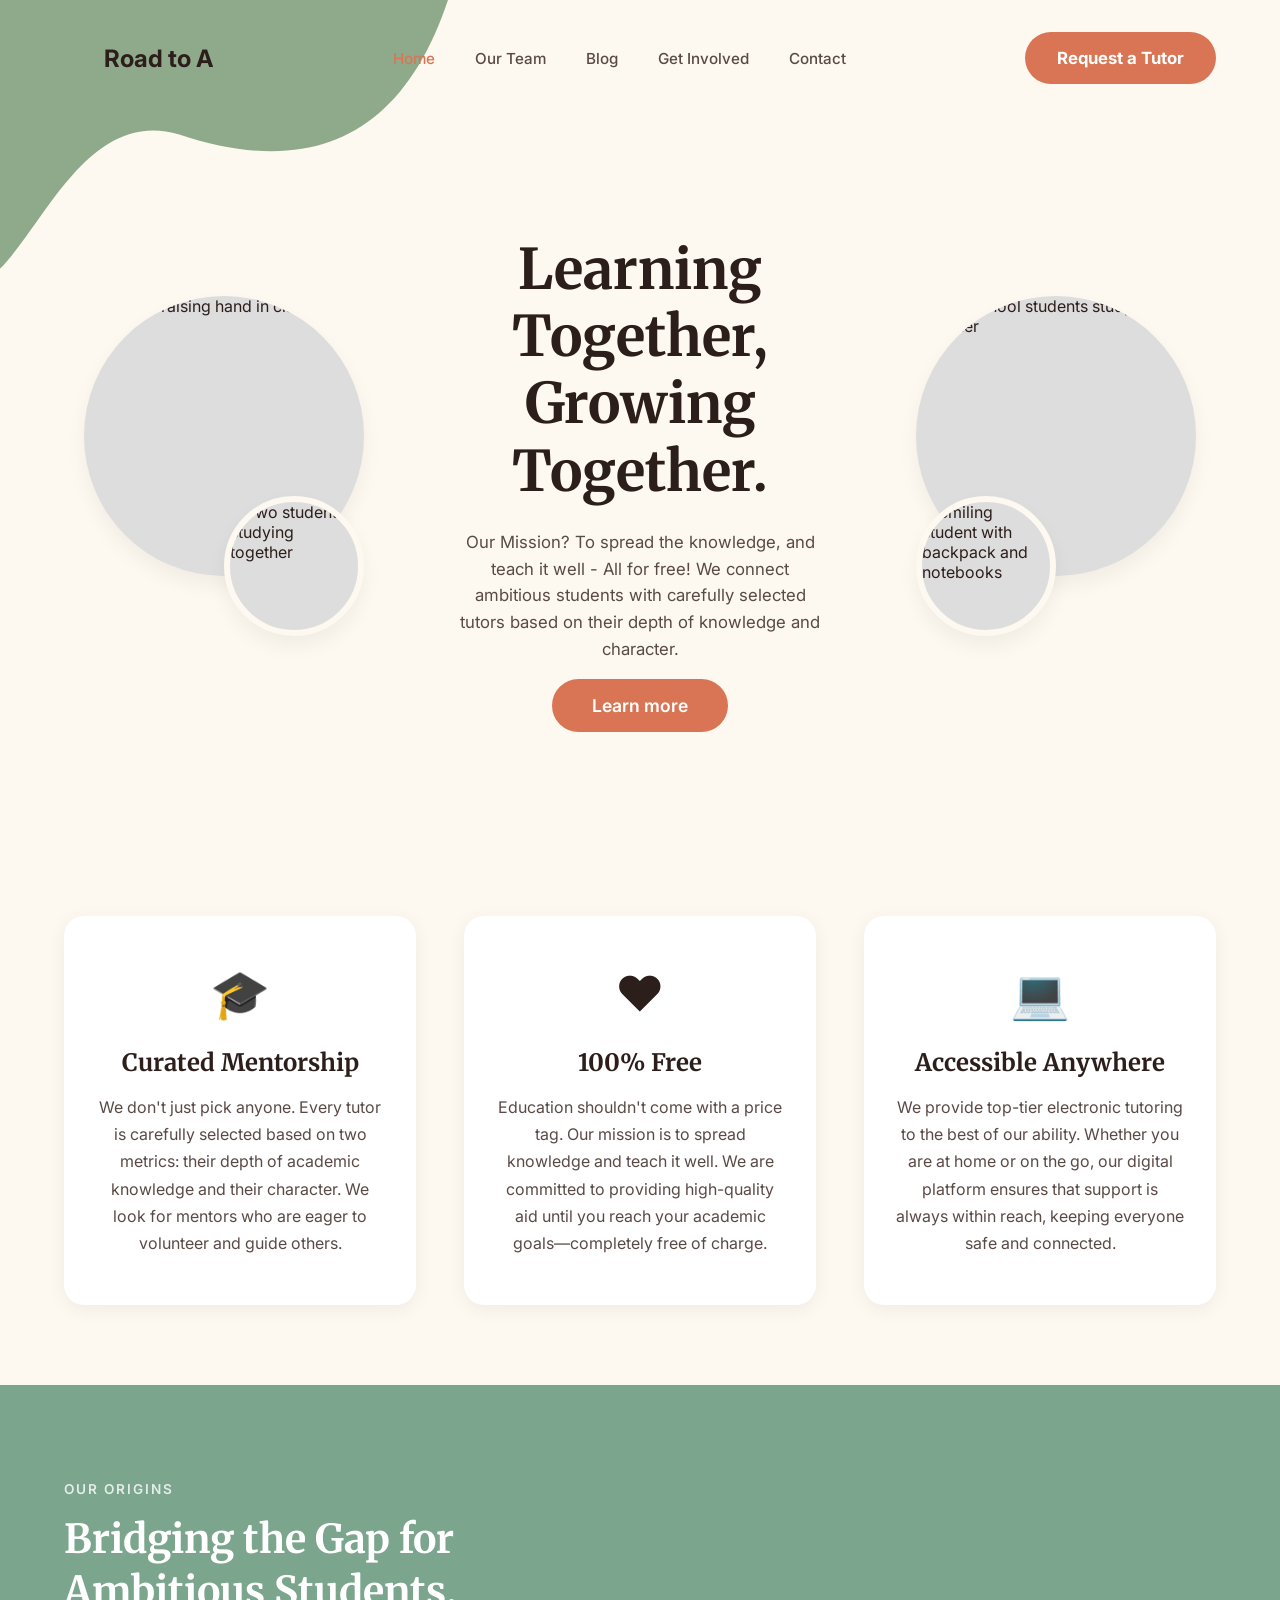
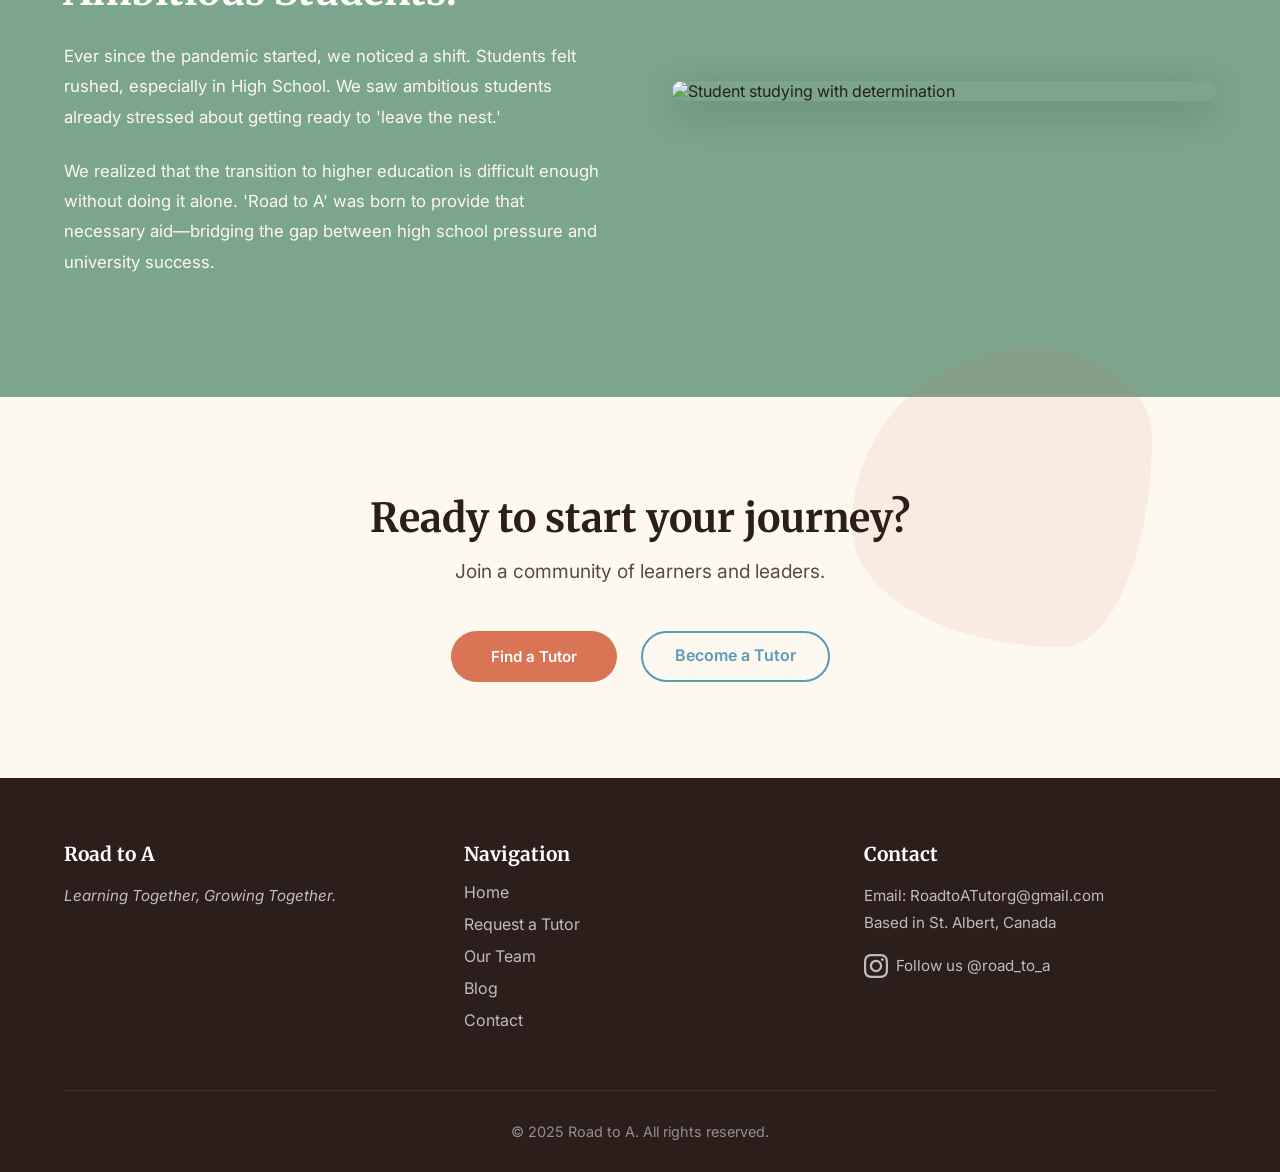
==== index.html @ 83ce838c "swap awkward small-circle portrait for tutor duo The circular crop isolated a single face on flat bl" ====
<!DOCTYPE html>
<html lang="en">
<head>
    <meta charset="UTF-8">
    <meta name="viewport" content="width=device-width, initial-scale=1.0">
    <title>Road to A - Learning Together</title>
    <link rel="preconnect" href="https://fonts.googleapis.com">
    <link rel="preconnect" href="https://fonts.gstatic.com" crossorigin>
    <link href="https://fonts.googleapis.com/css2?family=Inter:wght@400;500;600&family=Merriweather:ital,wght@0,300;0,400;0,700;1,400&display=swap" rel="stylesheet">
    <script src="theme-loader.js"></script>

    <!-- Wix Mode -->
    <link rel="stylesheet" href="wix-mode.css">
    <script src="wix-mode.js"></script>

    <style>
        :root {
            /* Updated Color Palette with Blue Accents */
            --bg-cream: #FDF8F0;
            --sage-green: #7BA58C;
            --terracotta: #D97555;
            --ocean-blue: #5B9BB5;
            --light-blue: #A8D5E2;
            --text-dark: #2C1E1A;
            --text-light: #5A4A46;
            --white: #FFFFFF;
        }

        * {
            margin: 0;
            padding: 0;
            box-sizing: border-box;
        }

        body {
            font-family: 'Inter', sans-serif;
            background-color: var(--bg-cream);
            color: var(--text-dark);
            overflow-x: hidden; /* Prevent scrollbar from absolute shapes */
            min-height: 100vh;
            position: relative;
        }

        /* --- Navigation --- */
        nav {
            display: flex;
            justify-content: space-between;
            align-items: center;
            padding: 2rem 5% 2rem calc(5% + 40px);
            position: relative;
            z-index: 10;
        }

        .logo {
            font-family: 'Inter', sans-serif;
            font-weight: 700;
            font-size: 1.5rem;
            color: var(--text-dark);
            text-decoration: none;
        }

        .nav-links {
            display: flex;
            gap: 2.5rem;
            list-style: none;
        }

        .nav-links a {
            text-decoration: none;
            color: var(--text-light);
            font-size: 0.95rem;
            font-weight: 500;
            transition: color 0.2s;
        }

        .nav-links a:hover,
        .nav-links a.active {
            color: var(--terracotta);
        }

        .nav-actions {
            display: flex;
            align-items: center;
            gap: 1.5rem;
        }

        .nav-actions.mobile-actions {
            display: none;
        }

        .btn-text {
            text-decoration: none;
            color: var(--text-dark);
            font-weight: 600;
            font-size: 0.95rem;
        }

        .btn-primary {
            background-color: var(--terracotta);
            color: var(--white);
            padding: 0.75rem 1.5rem;
            border-radius: 50px;
            text-decoration: none;
            font-weight: 600;
            font-size: 0.95rem;
            transition: transform 0.2s, box-shadow 0.2s;
            border: none;
            cursor: pointer;
        }

        .btn-primary-large {
            padding: 1rem 2rem;
            font-size: 1.05rem;
            font-weight: 700;
        }

        .btn-primary:hover {
            transform: translateY(-2px);
            box-shadow: 0 4px 12px rgba(192, 108, 79, 0.3);
        }

        /* --- Mobile Menu Toggle --- */
        .mobile-menu-toggle {
            display: none;
            flex-direction: column;
            gap: 5px;
            background: none;
            border: none;
            cursor: pointer;
            padding: 8px;
            z-index: 1000;
        }

        .mobile-menu-toggle span {
            width: 25px;
            height: 3px;
            background-color: var(--text-dark);
            border-radius: 3px;
            transition: all 0.3s ease;
        }

        .mobile-menu-toggle.active span:nth-child(1) {
            transform: rotate(45deg) translate(8px, 8px);
        }

        .mobile-menu-toggle.active span:nth-child(2) {
            opacity: 0;
        }

        .mobile-menu-toggle.active span:nth-child(3) {
            transform: rotate(-45deg) translate(7px, -7px);
        }

        /* --- Hero Section --- */
        .hero {
            display: flex;
            justify-content: center;
            align-items: center;
            padding: 2rem 5%;
            min-height: 80vh;
            position: relative;
            z-index: 5;
        }

        .hero-content {
            display: grid;
            grid-template-columns: 1fr 1.2fr 1fr;
            align-items: center;
            gap: 2rem;
            max-width: 1400px;
            width: 100%;
        }

        /* Text Area */
        .hero-text {
            text-align: center;
            padding: 0 1rem;
        }

        h1 {
            font-family: 'Merriweather', serif;
            font-size: 3.5rem;
            line-height: 1.2;
            color: var(--text-dark);
            margin-bottom: 1.5rem;
        }

        p.subtext {
            font-size: 1.05rem;
            line-height: 1.6;
            color: var(--text-light);
            margin-bottom: 2rem;
        }

        /* Image Groups */
        .image-group {
            position: relative;
            height: 400px;
            display: flex;
            align-items: center;
            justify-content: center;
        }

        .circle-mask {
            border-radius: 50%;
            overflow: hidden;
            position: absolute;
            background-color: #ddd;
            box-shadow: 0 10px 20px rgba(0,0,0,0.05);
        }

        .circle-mask img {
            width: 100%;
            height: 100%;
            object-fit: cover;
            display: block;
        }

        /* Left Group Positioning */
        .left-group .large {
            width: 280px;
            height: 280px;
            top: 20px;
            left: 20px;
            z-index: 1;
        }
        
        .left-group .small {
            width: 140px;
            height: 140px;
            bottom: 40px;
            right: 40px;
            z-index: 2;
            border: 6px solid var(--bg-cream);
        }

        /* Right Group Positioning */
        .right-group .large {
            width: 280px;
            height: 280px;
            top: 20px;
            right: 20px;
            z-index: 1;
        }

        .right-group .small {
            width: 140px;
            height: 140px;
            bottom: 40px;
            left: 40px;
            z-index: 2;
            border: 6px solid var(--bg-cream);
        }

        /* --- Background Shapes --- */
        .shape {
            position: absolute;
            z-index: -1;
        }

        .wave-top-left {
            top: 0;
            left: 0;
            width: 35vw;
            fill: var(--sage-green);
        }

        .wave-bottom-right {
            bottom: 0;
            right: 0;
            width: 40vw;
            fill: var(--terracotta);
        }

        /* --- Section 2: Core Pillars --- */
        .core-pillars {
            padding: 5rem 5%;
            background-color: var(--bg-cream);
            position: relative;
            z-index: 5;
        }

        .pillars-grid {
            display: grid;
            grid-template-columns: repeat(3, 1fr);
            gap: 3rem;
            max-width: 1200px;
            margin: 0 auto;
        }

        .pillar-card {
            background-color: var(--white);
            padding: 3rem 2rem;
            border-radius: 20px;
            box-shadow: 0 4px 20px rgba(0,0,0,0.06);
            text-align: center;
            transition: transform 0.3s, box-shadow 0.3s;
        }

        .pillar-card:hover {
            transform: translateY(-5px);
            box-shadow: 0 8px 30px rgba(0,0,0,0.1);
        }

        .pillar-icon {
            font-size: 3rem;
            margin-bottom: 1.5rem;
        }

        .pillar-card h3 {
            font-family: 'Merriweather', serif;
            font-size: 1.5rem;
            color: var(--text-dark);
            margin-bottom: 1rem;
        }

        .pillar-card p {
            font-size: 1rem;
            line-height: 1.7;
            color: var(--text-light);
        }

        /* --- Section 3: Origin Story --- */
        .origin-story {
            background-color: var(--sage-green);
            padding: 6rem 5%;
            position: relative;
            z-index: 5;
        }

        .origin-content {
            display: grid;
            grid-template-columns: 1fr 1fr;
            gap: 4rem;
            max-width: 1200px;
            margin: 0 auto;
            align-items: center;
        }

        .origin-text {
            color: var(--white);
        }

        .origin-eyebrow {
            text-transform: uppercase;
            font-size: 0.85rem;
            letter-spacing: 2px;
            font-weight: 600;
            color: rgba(255, 255, 255, 0.8);
            margin-bottom: 1rem;
        }

        .origin-text h2 {
            font-family: 'Merriweather', serif;
            font-size: 2.5rem;
            line-height: 1.3;
            margin-bottom: 1.5rem;
            color: var(--white);
        }

        .origin-text p {
            font-size: 1.05rem;
            line-height: 1.8;
            margin-bottom: 1.5rem;
            color: var(--bg-cream);
        }

        .origin-image {
            position: relative;
            border-radius: 20px;
            overflow: hidden;
            box-shadow: 0 10px 40px rgba(0,0,0,0.2);
        }

        .origin-image img {
            width: 100%;
            height: 100%;
            object-fit: cover;
            display: block;
        }

        /* --- Section 4: Get Involved CTA --- */
        .get-involved {
            padding: 6rem 5%;
            background-color: var(--bg-cream);
            position: relative;
            text-align: center;
            z-index: 5;
        }

        .cta-content {
            max-width: 800px;
            margin: 0 auto;
            position: relative;
            z-index: 2;
        }

        .cta-content h2 {
            font-family: 'Merriweather', serif;
            font-size: 2.5rem;
            color: var(--text-dark);
            margin-bottom: 1rem;
        }

        .cta-content p {
            font-size: 1.2rem;
            color: var(--text-light);
            margin-bottom: 3rem;
        }

        .cta-buttons {
            display: flex;
            gap: 1.5rem;
            justify-content: center;
            flex-wrap: wrap;
        }

        .btn-secondary {
            background-color: transparent;
            color: var(--ocean-blue);
            padding: 0.75rem 2rem;
            border-radius: 50px;
            text-decoration: none;
            font-weight: 600;
            font-size: 1rem;
            border: 2px solid var(--ocean-blue);
            transition: all 0.2s;
            cursor: pointer;
        }

        .btn-secondary:hover {
            background-color: var(--ocean-blue);
            color: var(--white);
            transform: translateY(-2px);
        }

        .blob-decoration {
            position: absolute;
            width: 300px;
            height: 300px;
            border-radius: 60% 40% 30% 70% / 60% 30% 70% 40%;
            background-color: var(--terracotta);
            opacity: 0.1;
            top: -50px;
            right: 10%;
            z-index: 1;
        }

        /* --- Footer --- */
        footer {
            background-color: var(--text-dark);
            color: var(--white);
            padding: 4rem 5% 2rem;
            position: relative;
            z-index: 5;
        }

        .footer-content {
            display: grid;
            grid-template-columns: repeat(3, 1fr);
            gap: 3rem;
            max-width: 1200px;
            margin: 0 auto 3rem;
        }

        .footer-column h4 {
            font-family: 'Merriweather', serif;
            font-size: 1.2rem;
            margin-bottom: 1rem;
            color: var(--white);
        }

        .footer-tagline {
            color: rgba(255, 255, 255, 0.7);
            font-size: 0.95rem;
            font-style: italic;
            margin-top: 0.5rem;
        }

        .footer-column ul {
            list-style: none;
        }

        .footer-column ul li {
            margin-bottom: 0.75rem;
        }

        .footer-column ul li a {
            color: rgba(255, 255, 255, 0.7);
            text-decoration: none;
            transition: color 0.2s;
        }

        .footer-column ul li a:hover {
            color: var(--terracotta);
        }

        .footer-column p {
            color: rgba(255, 255, 255, 0.7);
            line-height: 1.8;
            font-size: 0.95rem;
        }

        .footer-bottom {
            border-top: 1px solid rgba(255, 255, 255, 0.1);
            padding-top: 2rem;
            text-align: center;
            color: rgba(255, 255, 255, 0.5);
            font-size: 0.9rem;
        }

        /* ========================================
           RESPONSIVE BREAKPOINTS
           ======================================== */

        /* --- 1. MOBILE (Portrait Phones) - Up to 480px --- */
        @media (max-width: 480px) {
            /* Navigation */
            nav {
                padding: 1rem 4%;
                flex-wrap: nowrap;
                justify-content: space-between;
            }

            .logo {
                font-size: 1.25rem;
            }

            .mobile-menu-toggle {
                display: flex;
            }

            .nav-links {
                display: none;
                position: fixed;
                top: 0;
                left: 0;
                width: 100%;
                height: 100vh;
                background-color: var(--bg-cream);
                flex-direction: column;
                align-items: center;
                justify-content: center;
                gap: 2rem;
                z-index: 999;
                padding: 2rem;
            }

            .nav-links.active {
                display: flex;
            }

            .nav-links li {
                width: 100%;
                text-align: center;
            }

            .nav-links a {
                font-size: 1.25rem;
                padding: 1rem;
                display: block;
                width: 100%;
            }

            .nav-actions {
                display: none;
            }

            .nav-actions.mobile-actions {
                display: flex;
                flex-direction: column;
                gap: 1rem;
                width: 100%;
                margin-top: 2rem;
            }

            .btn-text {
                display: block;
                text-align: center;
                padding: 0.875rem 1.5rem;
                font-size: 1rem;
            }

            .btn-primary {
                width: 100%;
                text-align: center;
                padding: 0.875rem 1.5rem;
                font-size: 1rem;
            }

            /* Hero Section */
            .hero {
                padding: 1.5rem 4%;
                min-height: auto;
            }

            .hero-content {
                display: flex;
                flex-direction: column;
                gap: 2rem;
            }

            .image-group {
                display: none; /* Hide image groups on mobile */
            }

            .hero-text {
                padding: 0;
                text-align: center;
            }

            h1 {
                font-size: 2rem;
                line-height: 1.3;
                margin-bottom: 1rem;
            }

            p.subtext {
                font-size: 0.95rem;
                line-height: 1.6;
                margin-bottom: 1.5rem;
            }

            .hero-text .btn-primary {
                padding: 0.875rem 2rem;
                font-size: 1rem;
            }

            /* Core Pillars */
            .core-pillars {
                padding: 3rem 4%;
            }

            .pillars-grid {
                grid-template-columns: 1fr;
                gap: 2rem;
            }

            .pillar-card {
                padding: 2rem 1.5rem;
            }

            .pillar-icon {
                font-size: 2.5rem;
                margin-bottom: 1rem;
            }

            .pillar-card h3 {
                font-size: 1.25rem;
            }

            .pillar-card p {
                font-size: 0.95rem;
            }

            /* Origin Story */
            .origin-story {
                padding: 3rem 4%;
            }

            .origin-content {
                grid-template-columns: 1fr;
                gap: 2rem;
            }

            .origin-eyebrow {
                font-size: 0.75rem;
                letter-spacing: 1.5px;
            }

            .origin-text h2 {
                font-size: 1.75rem;
                line-height: 1.3;
                margin-bottom: 1rem;
            }

            .origin-text p {
                font-size: 0.95rem;
                line-height: 1.7;
                margin-bottom: 1rem;
            }

            .origin-image {
                height: 250px;
            }

            .origin-image img {
                height: 100%;
            }

            /* Get Involved CTA */
            .get-involved {
                padding: 3rem 4%;
            }

            .cta-content h2 {
                font-size: 1.75rem;
                margin-bottom: 1rem;
            }

            .cta-content p {
                font-size: 1rem;
                margin-bottom: 2rem;
            }

            .cta-buttons {
                flex-direction: column;
                gap: 1rem;
            }

            .btn-primary, .btn-secondary {
                width: 100%;
                padding: 1rem;
                font-size: 0.95rem;
            }

            .blob-decoration {
                width: 200px;
                height: 200px;
                top: -30px;
                right: 5%;
            }

            /* Footer */
            footer {
                padding: 2.5rem 4% 1.5rem;
            }

            .footer-content {
                grid-template-columns: 1fr;
                gap: 2rem;
                margin-bottom: 2rem;
            }

            .footer-column h4 {
                font-size: 1.1rem;
                margin-bottom: 0.75rem;
            }

            .footer-column p,
            .footer-column ul li a {
                font-size: 0.9rem;
            }

            .footer-bottom {
                padding-top: 1.5rem;
                font-size: 0.85rem;
            }

            /* Background Shapes */
            .wave-top-left,
            .wave-bottom-right {
                opacity: 0.5; /* Reduce prominence on mobile */
            }
        }

        /* --- 2. TABLET (Landscape Phones & Portrait Tablets) - 481px to 768px --- */
        @media (min-width: 481px) and (max-width: 768px) {
            /* Navigation */
            nav {
                padding: 1.25rem 4%;
                flex-wrap: nowrap;
                justify-content: space-between;
            }

            .logo {
                font-size: 1.35rem;
            }

            .mobile-menu-toggle {
                display: flex;
            }

            .nav-links {
                display: none;
                position: fixed;
                top: 0;
                left: 0;
                width: 100%;
                height: 100vh;
                background-color: var(--bg-cream);
                flex-direction: column;
                align-items: center;
                justify-content: center;
                gap: 2rem;
                z-index: 999;
                padding: 2rem;
            }

            .nav-links.active {
                display: flex;
            }

            .nav-links li {
                width: 100%;
                text-align: center;
            }

            .nav-links a {
                font-size: 1.35rem;
                padding: 1rem;
                display: block;
                width: 100%;
            }

            .nav-actions {
                display: none;
            }

            .nav-actions.mobile-actions {
                display: flex;
                flex-direction: column;
                gap: 1rem;
                width: 80%;
                margin-top: 2rem;
            }

            .btn-text {
                display: block;
                text-align: center;
                padding: 0.875rem 1.5rem;
                font-size: 1rem;
            }

            .btn-primary {
                width: 100%;
                text-align: center;
                padding: 0.875rem 1.5rem;
                font-size: 1rem;
            }

            /* Hero Section */
            .hero {
                padding: 2rem 4%;
                min-height: 70vh;
            }

            .hero-content {
                display: flex;
                flex-direction: column;
                gap: 2.5rem;
            }

            .image-group {
                height: 280px;
                max-width: 350px;
                margin: 0 auto;
            }

            .left-group {
                order: 1;
            }

            .hero-text {
                order: 2;
                padding: 0 1rem;
            }

            .right-group {
                display: none; /* Show only one image group on tablet */
            }

            h1 {
                font-size: 2.5rem;
                line-height: 1.25;
                margin-bottom: 1.25rem;
            }

            p.subtext {
                font-size: 1rem;
                line-height: 1.65;
                margin-bottom: 1.75rem;
            }

            /* Core Pillars */
            .core-pillars {
                padding: 4rem 4%;
            }

            .pillars-grid {
                grid-template-columns: 1fr;
                gap: 2.5rem;
                max-width: 600px;
                margin: 0 auto;
            }

            .pillar-card {
                padding: 2.5rem 2rem;
            }

            .pillar-icon {
                font-size: 2.75rem;
            }

            .pillar-card h3 {
                font-size: 1.35rem;
            }

            /* Origin Story */
            .origin-story {
                padding: 4.5rem 4%;
            }

            .origin-content {
                grid-template-columns: 1fr;
                gap: 2.5rem;
                max-width: 650px;
                margin: 0 auto;
            }

            .origin-text h2 {
                font-size: 2rem;
                margin-bottom: 1.25rem;
            }

            .origin-text p {
                font-size: 1rem;
                line-height: 1.75;
            }

            .origin-image {
                height: 300px;
            }

            /* Get Involved CTA */
            .get-involved {
                padding: 4.5rem 4%;
            }

            .cta-content h2 {
                font-size: 2.15rem;
            }

            .cta-content p {
                font-size: 1.1rem;
                margin-bottom: 2.5rem;
            }

            .cta-buttons {
                gap: 1.25rem;
            }

            .btn-primary, .btn-secondary {
                padding: 0.875rem 2.25rem;
            }

            /* Footer */
            footer {
                padding: 3rem 4% 1.75rem;
            }

            .footer-content {
                grid-template-columns: repeat(2, 1fr);
                gap: 2.5rem;
            }

            .footer-column:last-child {
                grid-column: 1 / -1;
            }
        }

        /* --- 3. LAPTOP / DESKTOP (Small Screens) - 769px to 1024px --- */
        @media (min-width: 769px) and (max-width: 1024px) {
            /* Navigation */
            nav {
                padding: 1.75rem 5%;
            }

            .nav-links {
                gap: 2rem;
            }

            .nav-links a {
                font-size: 0.9rem;
            }

            .btn-primary {
                padding: 0.7rem 1.35rem;
                font-size: 0.9rem;
            }

            /* Hero Section */
            .hero {
                padding: 2rem 5%;
                min-height: 75vh;
            }

            .hero-content {
                grid-template-columns: 1fr 1.3fr 1fr;
                gap: 1.5rem;
            }

            .image-group {
                height: 350px;
            }

            .left-group .large,
            .right-group .large {
                width: 240px;
                height: 240px;
            }

            .left-group .small,
            .right-group .small {
                width: 120px;
                height: 120px;
            }

            h1 {
                font-size: 2.8rem;
                line-height: 1.25;
            }

            p.subtext {
                font-size: 1rem;
            }

            /* Core Pillars */
            .core-pillars {
                padding: 4.5rem 5%;
            }

            .pillars-grid {
                grid-template-columns: repeat(3, 1fr);
                gap: 2.5rem;
            }

            .pillar-card {
                padding: 2.5rem 1.75rem;
            }

            .pillar-card h3 {
                font-size: 1.35rem;
            }

            .pillar-card p {
                font-size: 0.95rem;
            }

            /* Origin Story */
            .origin-story {
                padding: 5rem 5%;
            }

            .origin-content {
                grid-template-columns: 1fr 1fr;
                gap: 3rem;
            }

            .origin-text h2 {
                font-size: 2.2rem;
            }

            .origin-text p {
                font-size: 1rem;
            }

            /* Get Involved CTA */
            .get-involved {
                padding: 5rem 5%;
            }

            .cta-content h2 {
                font-size: 2.25rem;
            }

            .cta-content p {
                font-size: 1.15rem;
            }

            /* Footer */
            footer {
                padding: 3.5rem 5% 2rem;
            }

            .footer-content {
                grid-template-columns: repeat(3, 1fr);
                gap: 2.5rem;
            }
        }

        /* --- 4. LARGE DESKTOP (Wide Screens) - 1025px and above --- */
        @media (min-width: 1025px) {
            /* This is the default design, but we can add enhancements */

            /* Max-width container for ultra-wide screens */
            .hero-content,
            .pillars-grid,
            .origin-content,
            .footer-content {
                max-width: 1400px;
            }

            /* Ensure readability on very wide screens */
            .cta-content {
                max-width: 900px;
            }

            /* Enhance hover states for mouse users */
            .btn-primary:hover,
            .btn-secondary:hover {
                transform: translateY(-3px);
            }

            .pillar-card:hover {
                transform: translateY(-8px);
            }
        }
    </style>
</head>
<body>

    <svg class="shape wave-top-left" viewBox="0 0 500 400" xmlns="http://www.w3.org/2000/svg">
        <path d="M0,0 L500,0 C450,150 350,200 200,150 C100,120 50,250 0,300 Z" fill="#8FAA8B"/>
    </svg>

    <svg class="shape wave-bottom-right" viewBox="0 0 500 300" xmlns="http://www.w3.org/2000/svg">
        <path d="M500,300 L0,300 C50,250 150,280 250,150 C350,50 450,100 500,0 Z" fill="#C06C4F"/>
    </svg>
    
    <nav>
        <a href="index.html" class="logo">Road to A</a>

        <button class="mobile-menu-toggle" aria-label="Toggle menu">
            <span></span>
            <span></span>
            <span></span>
        </button>

        <ul class="nav-links" id="navLinks">
            <li><a href="index.html" class="active">Home</a></li>
            <li><a href="team.html">Our Team</a></li>
            <li><a href="blog.html">Blog</a></li>
            <li><a href="get-involved.html">Get Involved</a></li>
            <li><a href="contact.html">Contact</a></li>
            <div class="nav-actions mobile-actions">
                <a href="request-tutor.html" class="btn-primary btn-primary-large">Request a Tutor</a>
            </div>
        </ul>

        <div class="nav-actions">
            <a href="request-tutor.html" class="btn-primary btn-primary-large">Request a Tutor</a>
        </div>
    </nav>

    <main class="hero">
        <div class="hero-content">
            
            <div class="image-group left-group">
                <div class="circle-mask large">
                    <img src="https://images.unsplash.com/photo-1581726690015-c9861fa5057f?ixlib=rb-4.0.3&auto=format&fit=crop&w=600&q=80" alt="Student raising hand in classroom">
                </div>
                <div class="circle-mask small">
                    <img src="https://images.unsplash.com/photo-1758525860449-fa3602fceb31?ixlib=rb-4.0.3&auto=format&fit=crop&w=300&q=80" alt="Two students studying together">
                </div>
            </div>

            <div class="hero-text">
                <h1>Learning Together,<br>Growing Together.</h1>
                
                <p class="subtext">
                    Our Mission? To spread the knowledge, and teach it well - All for free! 
                    We connect ambitious students with carefully selected tutors based on their 
                    depth of knowledge and character.
                </p>
                
                <a href="team.html" class="btn-primary" style="padding: 1rem 2.5rem; font-size: 1.1rem;">Learn more</a>
            </div>

            <div class="image-group right-group">
                <div class="circle-mask large">
                    <img src="https://images.unsplash.com/photo-1780742961135-7f6b965530fa?ixlib=rb-4.0.3&auto=format&fit=crop&w=600&q=80" alt="High school students studying together">
                </div>
                <div class="circle-mask small">
                    <img src="https://images.unsplash.com/photo-1765650113732-be18bf97956b?ixlib=rb-4.0.3&auto=format&fit=crop&w=300&q=80" alt="Smiling student with backpack and notebooks">
                </div>
            </div>

        </div>
    </main>

    <!-- Section 2: Core Pillars -->
    <section class="core-pillars" id="services">
        <div class="pillars-grid">

            <div class="pillar-card">
                <div class="pillar-icon">🎓</div>
                <h3>Curated Mentorship</h3>
                <p>We don't just pick anyone. Every tutor is carefully selected based on two metrics: their depth of academic knowledge and their character. We look for mentors who are eager to volunteer and guide others.</p>
            </div>

            <div class="pillar-card">
                <div class="pillar-icon">❤️</div>
                <h3>100% Free</h3>
                <p>Education shouldn't come with a price tag. Our mission is to spread knowledge and teach it well. We are committed to providing high-quality aid until you reach your academic goals—completely free of charge.</p>
            </div>

            <div class="pillar-card">
                <div class="pillar-icon">💻</div>
                <h3>Accessible Anywhere</h3>
                <p>We provide top-tier electronic tutoring to the best of our ability. Whether you are at home or on the go, our digital platform ensures that support is always within reach, keeping everyone safe and connected.</p>
            </div>

        </div>
    </section>

    <!-- Section 3: Origin Story -->
    <section class="origin-story">
        <div class="origin-content">

            <div class="origin-text">
                <div class="origin-eyebrow">OUR ORIGINS</div>
                <h2>Bridging the Gap for Ambitious Students.</h2>
                <p>Ever since the pandemic started, we noticed a shift. Students felt rushed, especially in High School. We saw ambitious students already stressed about getting ready to 'leave the nest.'</p>
                <p>We realized that the transition to higher education is difficult enough without doing it alone. 'Road to A' was born to provide that necessary aid—bridging the gap between high school pressure and university success.</p>
            </div>

            <div class="origin-image">
                <img src="https://images.unsplash.com/photo-1758525861622-f4e7ac86a2d7?ixlib=rb-4.0.3&auto=format&fit=crop&w=800&q=80" alt="Student studying with determination">
            </div>

        </div>
    </section>

    <!-- Section 4: Get Involved CTA -->
    <section class="get-involved">
        <div class="blob-decoration"></div>
        <div class="cta-content">
            <h2>Ready to start your journey?</h2>
            <p>Join a community of learners and leaders.</p>
            <div class="cta-buttons">
                <a href="request-tutor.html" class="btn-primary" style="padding: 1rem 2.5rem;">Find a Tutor</a>
                <a href="get-involved.html" class="btn-secondary">Become a Tutor</a>
            </div>
        </div>
    </section>

    <!-- Footer -->
    <footer>
        <div class="footer-content">

            <div class="footer-column">
                <h4>Road to A</h4>
                <p class="footer-tagline">Learning Together, Growing Together.</p>
            </div>

            <div class="footer-column">
                <h4>Navigation</h4>
                <ul>
                    <li><a href="index.html">Home</a></li>
                    <li><a href="request-tutor.html">Request a Tutor</a></li>
                    <li><a href="team.html">Our Team</a></li>
                    <li><a href="blog.html">Blog</a></li>
                    <li><a href="contact.html">Contact</a></li>
                </ul>
            </div>

            <div class="footer-column" id="contact">
                <h4>Contact</h4>
                <p>Email: RoadtoATutorg@gmail.com</p>
                <p>Based in St. Albert, Canada</p>
                <p style="margin-top: 1rem;">
                    <a href="https://www.instagram.com/road_to_a" target="_blank" style="color: rgba(255, 255, 255, 0.7); text-decoration: none; display: inline-flex; align-items: center; gap: 0.5rem; transition: color 0.2s;" onmouseover="this.style.color='var(--terracotta)'" onmouseout="this.style.color='rgba(255, 255, 255, 0.7)'">
                        <svg xmlns="http://www.w3.org/2000/svg" viewBox="0 0 24 24" style="width: 24px; height: 24px; fill: currentColor;">
                            <path d="M12 2.163c3.204 0 3.584.012 4.85.07 3.252.148 4.771 1.691 4.919 4.919.058 1.265.069 1.645.069 4.849 0 3.205-.012 3.584-.069 4.849-.149 3.225-1.664 4.771-4.919 4.919-1.266.058-1.644.07-4.85.07-3.204 0-3.584-.012-4.849-.07-3.26-.149-4.771-1.699-4.919-4.92-.058-1.265-.07-1.644-.07-4.849 0-3.204.013-3.583.07-4.849.149-3.227 1.664-4.771 4.919-4.919 1.266-.057 1.645-.069 4.849-.069zm0-2.163c-3.259 0-3.667.014-4.947.072-4.358.2-6.78 2.618-6.98 6.98-.059 1.281-.073 1.689-.073 4.948 0 3.259.014 3.668.072 4.948.2 4.358 2.618 6.78 6.98 6.98 1.281.058 1.689.072 4.948.072 3.259 0 3.668-.014 4.948-.072 4.354-.2 6.782-2.618 6.979-6.98.059-1.28.073-1.689.073-4.948 0-3.259-.014-3.667-.072-4.947-.196-4.354-2.617-6.78-6.979-6.98-1.281-.059-1.69-.073-4.949-.073zm0 5.838c-3.403 0-6.162 2.759-6.162 6.162s2.759 6.163 6.162 6.163 6.162-2.759 6.162-6.163c0-3.403-2.759-6.162-6.162-6.162zm0 10.162c-2.209 0-4-1.79-4-4 0-2.209 1.791-4 4-4s4 1.791 4 4c0 2.21-1.791 4-4 4zm6.406-11.845c-.796 0-1.441.645-1.441 1.44s.645 1.44 1.441 1.44c.795 0 1.439-.645 1.439-1.44s-.644-1.44-1.439-1.44z"/>
                        </svg>
                        Follow us @road_to_a
                    </a>
                </p>
            </div>

        </div>

        <div class="footer-bottom">
            <p>&copy; 2025 Road to A. All rights reserved.</p>
        </div>
    </footer>

    <script>
        // Mobile menu toggle functionality
        const mobileMenuToggle = document.querySelector('.mobile-menu-toggle');
        const navLinks = document.getElementById('navLinks');

        mobileMenuToggle.addEventListener('click', function() {
            this.classList.toggle('active');
            navLinks.classList.toggle('active');
            // Prevent body scroll when menu is open
            document.body.style.overflow = navLinks.classList.contains('active') ? 'hidden' : '';
        });

        // Close menu when a link is clicked
        const menuLinks = navLinks.querySelectorAll('a');
        menuLinks.forEach(link => {
            link.addEventListener('click', function() {
                mobileMenuToggle.classList.remove('active');
                navLinks.classList.remove('active');
                document.body.style.overflow = '';
            });
        });

        // Close menu when clicking outside
        document.addEventListener('click', function(event) {
            const isClickInsideNav = navLinks.contains(event.target);
            const isClickOnToggle = mobileMenuToggle.contains(event.target);

            if (!isClickInsideNav && !isClickOnToggle && navLinks.classList.contains('active')) {
                mobileMenuToggle.classList.remove('active');
                navLinks.classList.remove('active');
                document.body.style.overflow = '';
            }
        });
    </script>

</body>
</html>
---- wix-mode.css ----
/**
 * Wix Mode Styles
 * Visual editor styling for edit mode
 */

/* Toolbar */
#wix-toolbar {
    position: fixed;
    top: 0;
    left: 0;
    right: 0;
    background: linear-gradient(135deg, #2C1E1A 0%, #3D2D27 100%);
    color: white;
    z-index: 999999;
    box-shadow: 0 4px 20px rgba(0, 0, 0, 0.3);
    padding: 0.75rem 1.5rem;
    font-family: 'Inter', sans-serif;
}

.wix-toolbar-content {
    max-width: 1400px;
    margin: 0 auto;
}

.wix-toolbar-title {
    font-size: 1.1rem;
    font-weight: 700;
    margin-bottom: 0.75rem;
    color: #FFD89B;
    text-align: center;
}

.wix-toolbar-buttons {
    display: flex;
    gap: 0.5rem;
    flex-wrap: wrap;
    justify-content: center;
    margin-bottom: 0.75rem;
}

.wix-btn {
    background: #8FAA8B;
    color: white;
    border: none;
    padding: 0.5rem 1rem;
    border-radius: 8px;
    cursor: pointer;
    font-size: 0.875rem;
    font-weight: 600;
    transition: all 0.2s;
    display: flex;
    align-items: center;
    gap: 0.5rem;
}

.wix-btn span {
    font-size: 1.1rem;
}

.wix-btn:hover {
    transform: translateY(-2px);
    box-shadow: 0 4px 12px rgba(0, 0, 0, 0.3);
}

.wix-btn-danger {
    background: #D97555;
}

.wix-btn-success {
    background: #7BA58C;
}

.wix-btn-warning {
    background: #FFB084;
    color: #2C1E1A;
}

.wix-btn-secondary {
    background: #5B9BB5;
}

.wix-toolbar-help {
    font-size: 0.8rem;
    text-align: center;
    color: rgba(255, 255, 255, 0.8);
    font-style: italic;
}

/* Editable elements */
.wix-editable {
    transition: all 0.2s;
    outline: 2px dashed transparent;
}

.wix-editable:hover {
    outline-color: rgba(192, 108, 79, 0.5);
    outline-offset: 2px;
}

.wix-selected {
    outline: 3px solid #C06C4F !important;
    outline-offset: 3px;
    position: relative;
}

.wix-selected::before {
    content: '✓ Selected';
    position: absolute;
    top: -25px;
    left: 0;
    background: #C06C4F;
    color: white;
    padding: 0.25rem 0.75rem;
    border-radius: 4px;
    font-size: 0.75rem;
    font-weight: 600;
    z-index: 10000;
    font-family: 'Inter', sans-serif;
}

/* Custom added elements */
.wix-element {
    transition: all 0.2s;
}

.wix-text-element {
    font-family: 'Inter', sans-serif;
    font-size: 1rem;
    line-height: 1.6;
    color: #2C1E1A;
}

.wix-text-element:focus {
    outline: 2px solid #8FAA8B;
    outline-offset: 2px;
}

.wix-shape-element {
    box-shadow: 0 4px 20px rgba(0, 0, 0, 0.15);
}

.wix-image-element {
    box-shadow: 0 4px 20px rgba(0, 0, 0, 0.15);
}

/* Content editable styling */
[contenteditable="true"] {
    outline: 2px solid #8FAA8B;
    outline-offset: 2px;
    cursor: text !important;
}

[contenteditable="true"]:focus {
    outline-color: #C06C4F;
    background: rgba(255, 255, 255, 0.9);
}

/* Adjust body padding when toolbar is active */
body:has(#wix-toolbar) {
    padding-top: 120px;
}

/* Dragging state */
.wix-dragging {
    opacity: 0.85;
    cursor: grabbing !important;
    box-shadow: 0 8px 30px rgba(0, 0, 0, 0.3) !important;
    transform: scale(1.02);
    transition: none !important;
}

/* Mobile responsive */
@media (max-width: 768px) {
    #wix-toolbar {
        padding: 0.5rem 1rem;
    }

    .wix-toolbar-title {
        font-size: 0.95rem;
        margin-bottom: 0.5rem;
    }

    .wix-toolbar-buttons {
        gap: 0.35rem;
    }

    .wix-btn {
        padding: 0.4rem 0.75rem;
        font-size: 0.75rem;
    }

    .wix-btn span {
        font-size: 0.9rem;
    }

    .wix-toolbar-help {
        font-size: 0.7rem;
    }

    body:has(#wix-toolbar) {
        padding-top: 140px;
    }
}

@media (max-width: 480px) {
    .wix-toolbar-buttons {
        flex-direction: column;
    }

    .wix-btn {
        width: 100%;
        justify-content: center;
    }

    body:has(#wix-toolbar) {
        padding-top: 180px;
    }
}

/* Animation for added elements */
@keyframes wixElementAppear {
    from {
        opacity: 0;
        transform: translate(-50%, -50%) scale(0.8);
    }
    to {
        opacity: 1;
        transform: translate(-50%, -50%) scale(1);
    }
}

.wix-element {
    animation: wixElementAppear 0.3s ease-out;
}

/* Notification animations */
@keyframes slideIn {
    from {
        transform: translateX(400px);
        opacity: 0;
    }
    to {
        transform: translateX(0);
        opacity: 1;
    }
}

@keyframes slideOut {
    from {
        transform: translateX(0);
        opacity: 1;
    }
    to {
        transform: translateX(400px);
        opacity: 0;
    }
}

/* Smooth transitions */
.wix-editable {
    transition: outline 0.2s ease, transform 0.15s ease;
}

.wix-element {
    transition: transform 0.15s ease, box-shadow 0.15s ease;
}

.wix-element:hover,
.wix-editable:hover {
    transform: translateY(-1px);
}

.wix-selected {
    transition: outline 0.2s ease;
}
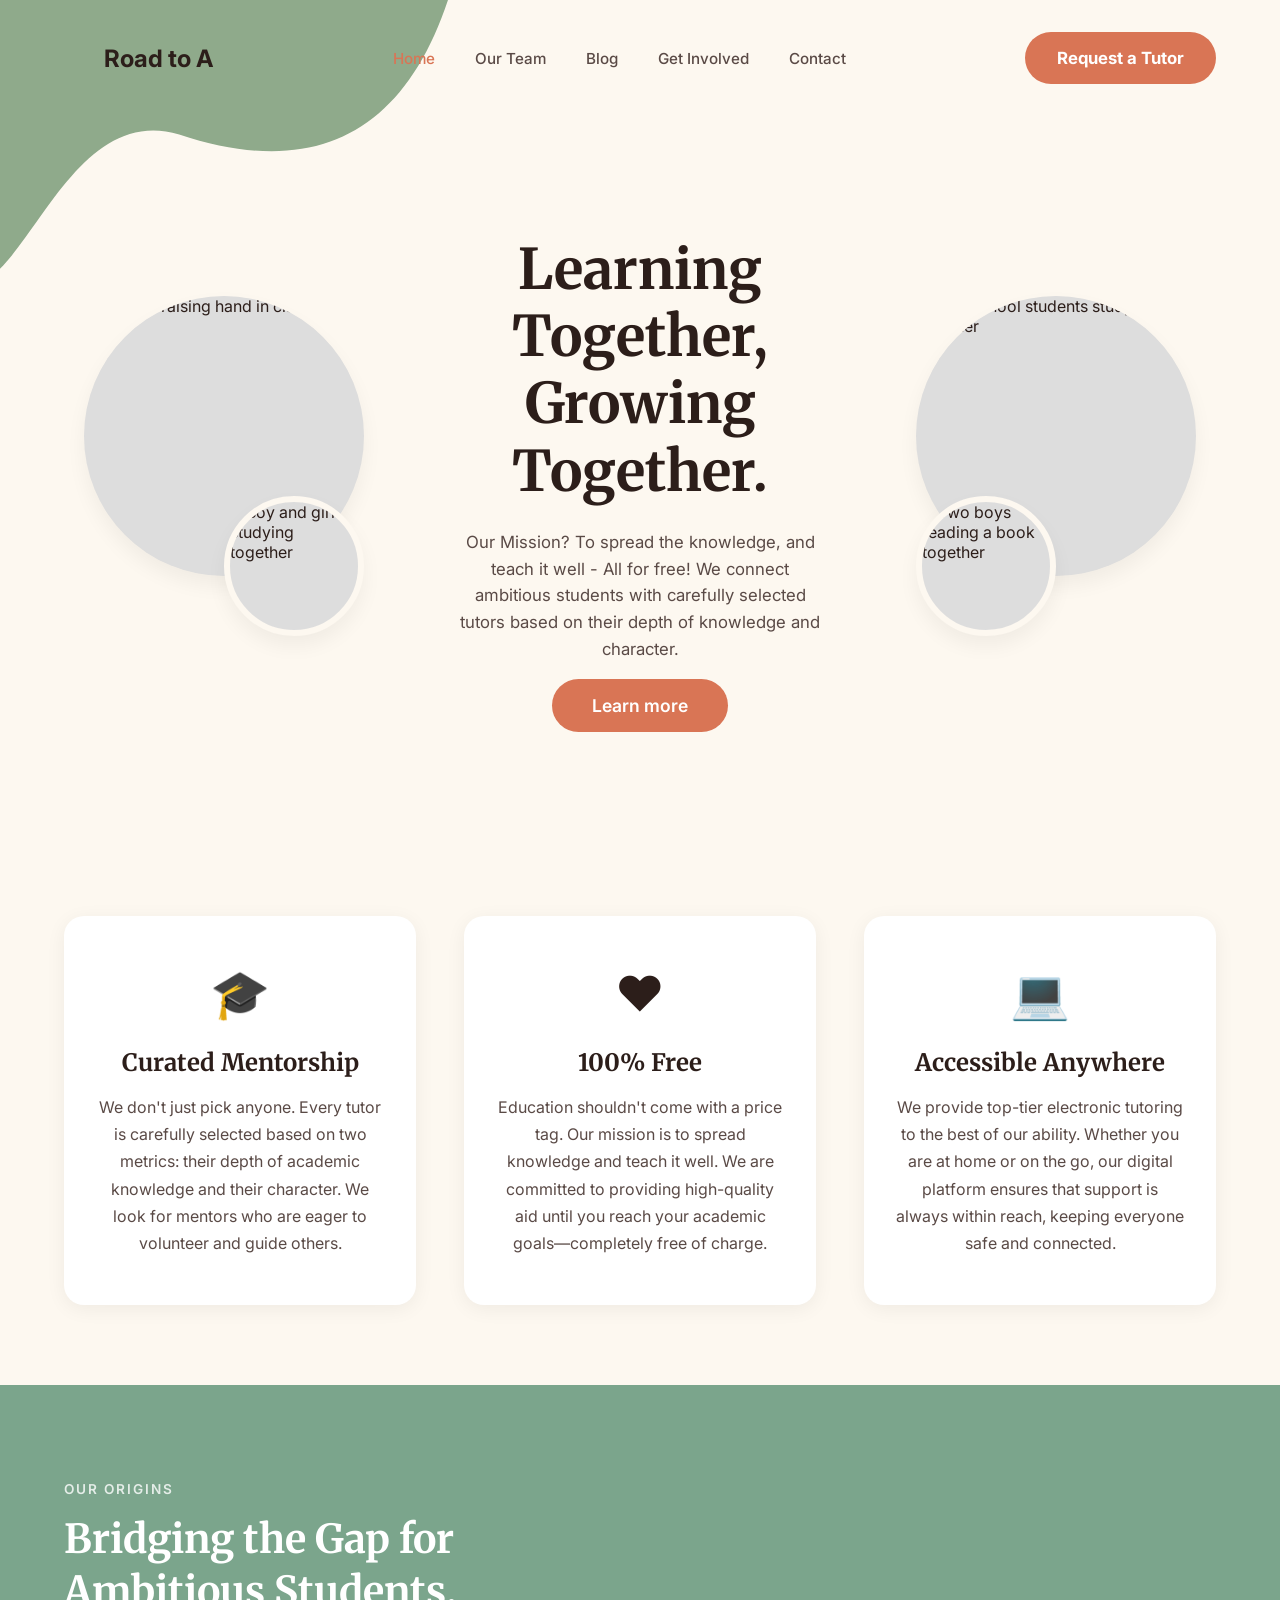
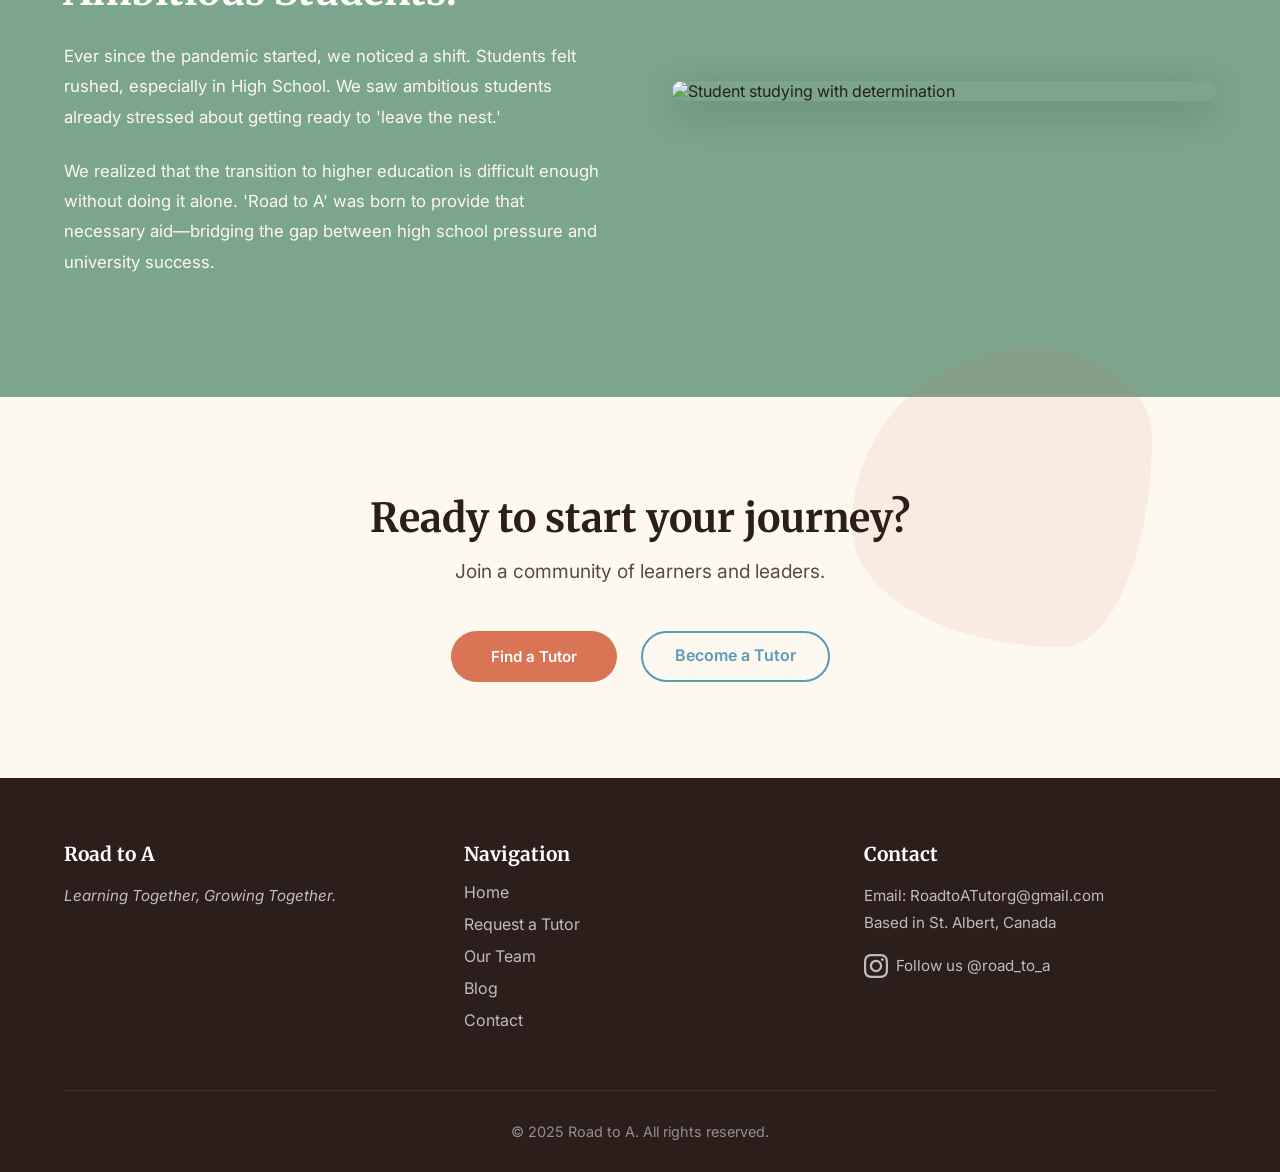
==== commit 585dd85b: "make hero small circles represent learning, add male students Team feedback: small circles were 'jus" ====
--- a/index.html
+++ b/index.html
@@ -1151,7 +1151,7 @@
                     <img src="https://images.unsplash.com/photo-1581726690015-c9861fa5057f?ixlib=rb-4.0.3&auto=format&fit=crop&w=600&q=80" alt="Student raising hand in classroom">
                 </div>
                 <div class="circle-mask small">
-                    <img src="https://images.unsplash.com/photo-1758525860449-fa3602fceb31?ixlib=rb-4.0.3&auto=format&fit=crop&w=300&q=80" alt="Two students studying together">
+                    <img src="https://images.unsplash.com/photo-1660128359946-5d09e282a8a7?ixlib=rb-4.0.3&auto=format&fit=crop&w=300&q=80" alt="Boy and girl studying together">
                 </div>
             </div>
 
@@ -1172,7 +1172,7 @@
                     <img src="https://images.unsplash.com/photo-1780742961135-7f6b965530fa?ixlib=rb-4.0.3&auto=format&fit=crop&w=600&q=80" alt="High school students studying together">
                 </div>
                 <div class="circle-mask small">
-                    <img src="https://images.unsplash.com/photo-1765650113732-be18bf97956b?ixlib=rb-4.0.3&auto=format&fit=crop&w=300&q=80" alt="Smiling student with backpack and notebooks">
+                    <img src="https://images.unsplash.com/photo-1692269725980-495f94b9d7a4?ixlib=rb-4.0.3&auto=format&fit=crop&w=300&q=80" alt="Two boys reading a book together">
                 </div>
             </div>
 
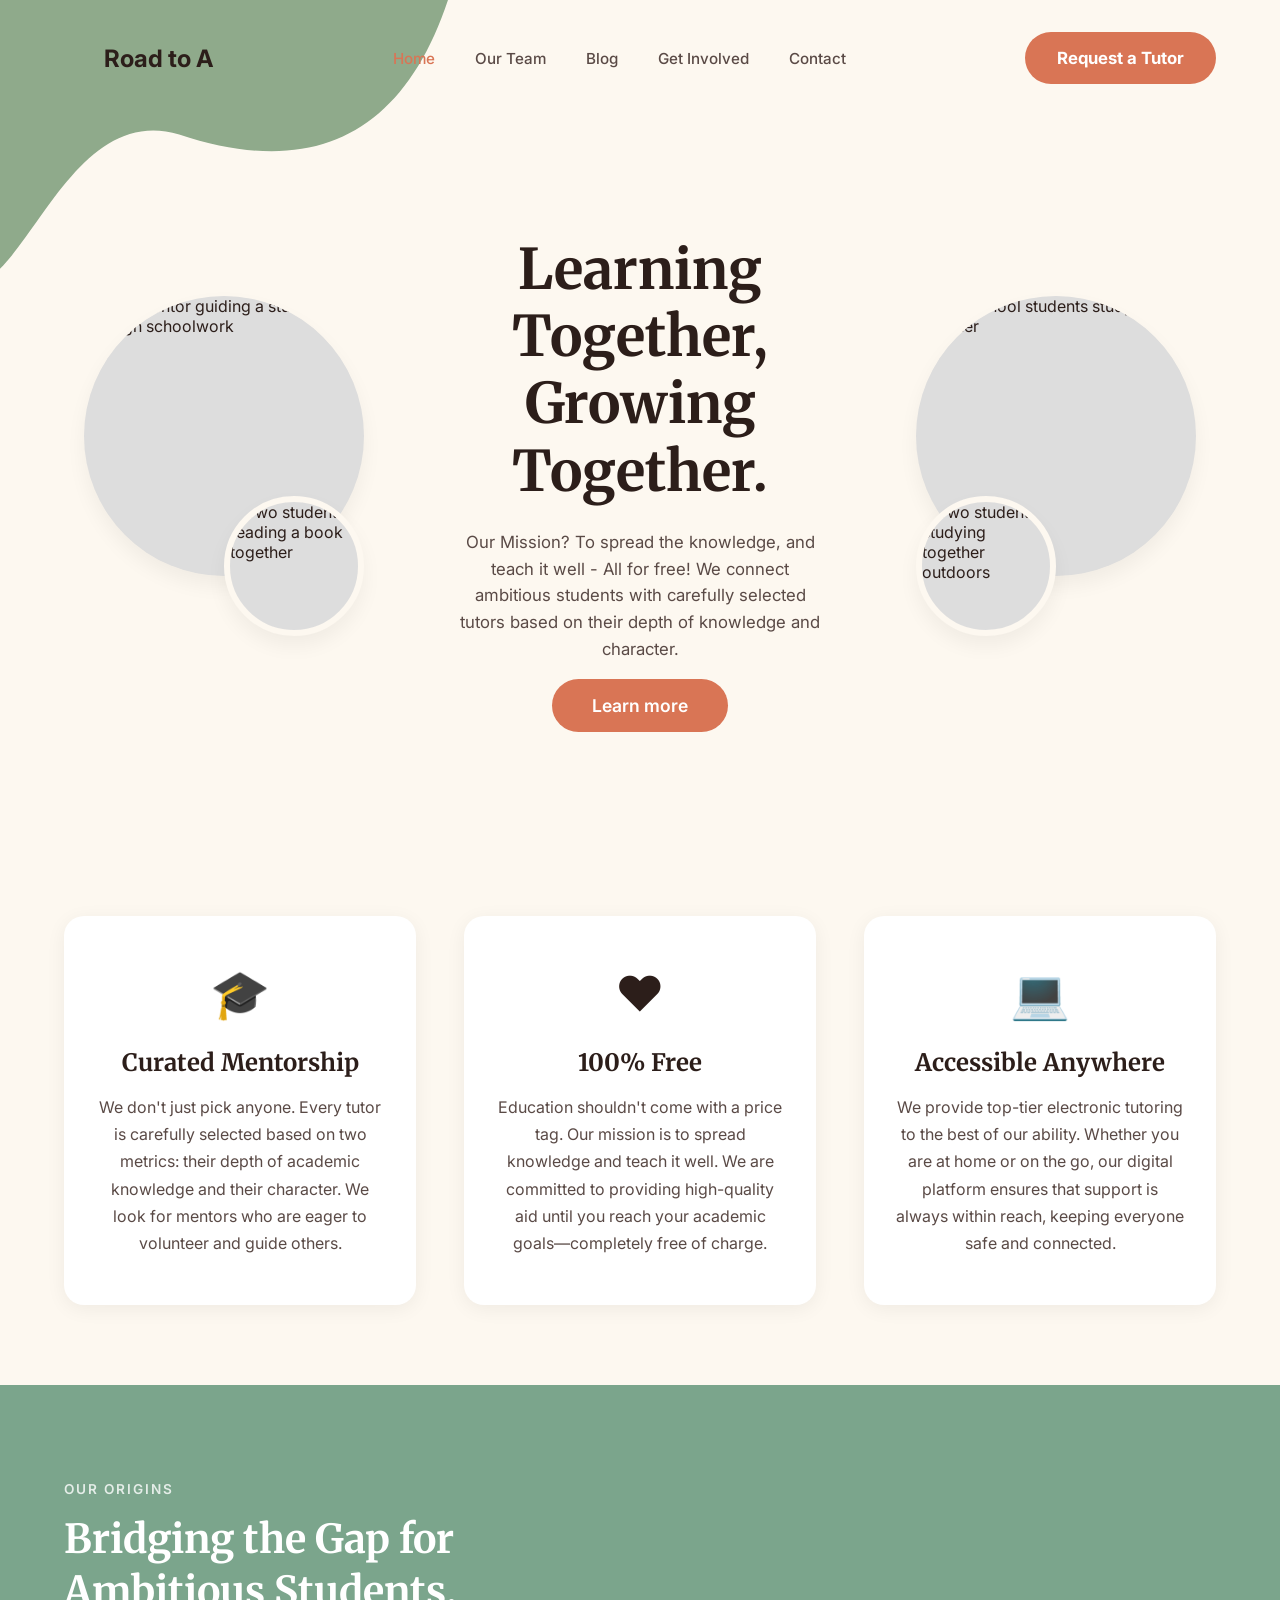
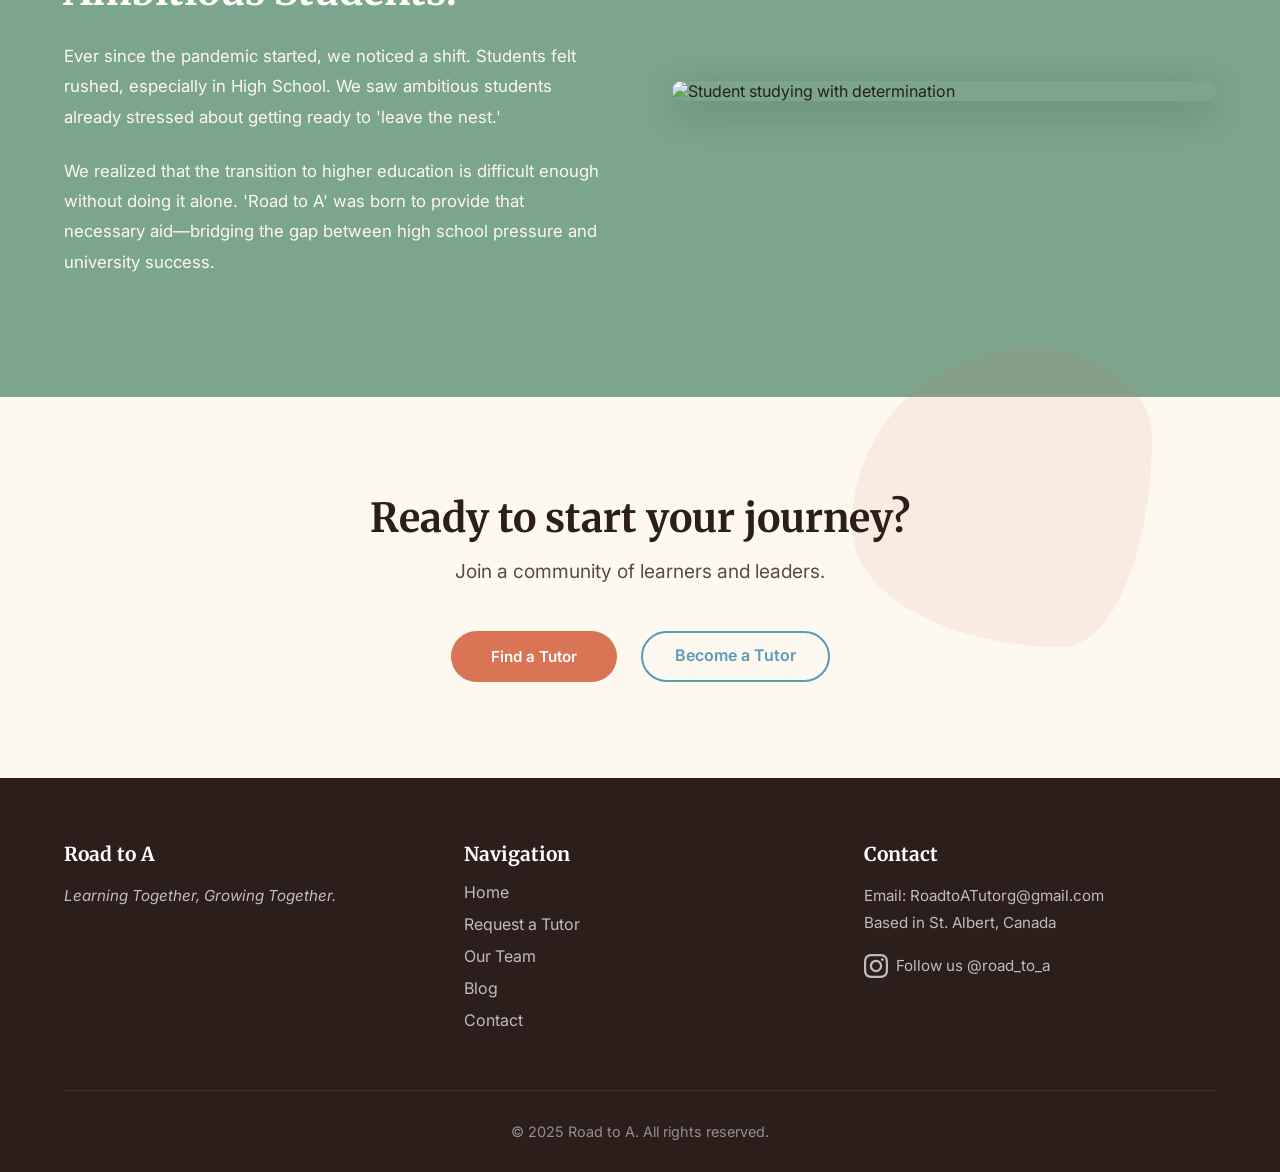
==== commit 8b164389: "rebuild hero photo set as one coherent story Previous picks were judged full-frame but render as tin" ====
--- a/index.html
+++ b/index.html
@@ -1148,10 +1148,10 @@
             
             <div class="image-group left-group">
                 <div class="circle-mask large">
-                    <img src="https://images.unsplash.com/photo-1581726690015-c9861fa5057f?ixlib=rb-4.0.3&auto=format&fit=crop&w=600&q=80" alt="Student raising hand in classroom">
+                    <img src="https://images.unsplash.com/photo-1758525860449-fa3602fceb31?ixlib=rb-4.0.3&auto=format&fit=crop&w=600&q=80" alt="Peer mentor guiding a student through schoolwork">
                 </div>
                 <div class="circle-mask small">
-                    <img src="https://images.unsplash.com/photo-1660128359946-5d09e282a8a7?ixlib=rb-4.0.3&auto=format&fit=crop&w=300&q=80" alt="Boy and girl studying together">
+                    <img src="https://images.unsplash.com/photo-1692269725980-495f94b9d7a4?ixlib=rb-4.0.3&auto=format&fit=crop&w=300&q=80" alt="Two students reading a book together">
                 </div>
             </div>
 
@@ -1172,7 +1172,7 @@
                     <img src="https://images.unsplash.com/photo-1780742961135-7f6b965530fa?ixlib=rb-4.0.3&auto=format&fit=crop&w=600&q=80" alt="High school students studying together">
                 </div>
                 <div class="circle-mask small">
-                    <img src="https://images.unsplash.com/photo-1692269725980-495f94b9d7a4?ixlib=rb-4.0.3&auto=format&fit=crop&w=300&q=80" alt="Two boys reading a book together">
+                    <img src="https://images.unsplash.com/photo-1660128359946-5d09e282a8a7?ixlib=rb-4.0.3&auto=format&fit=crop&w=300&q=80" alt="Two students studying together outdoors">
                 </div>
             </div>
 
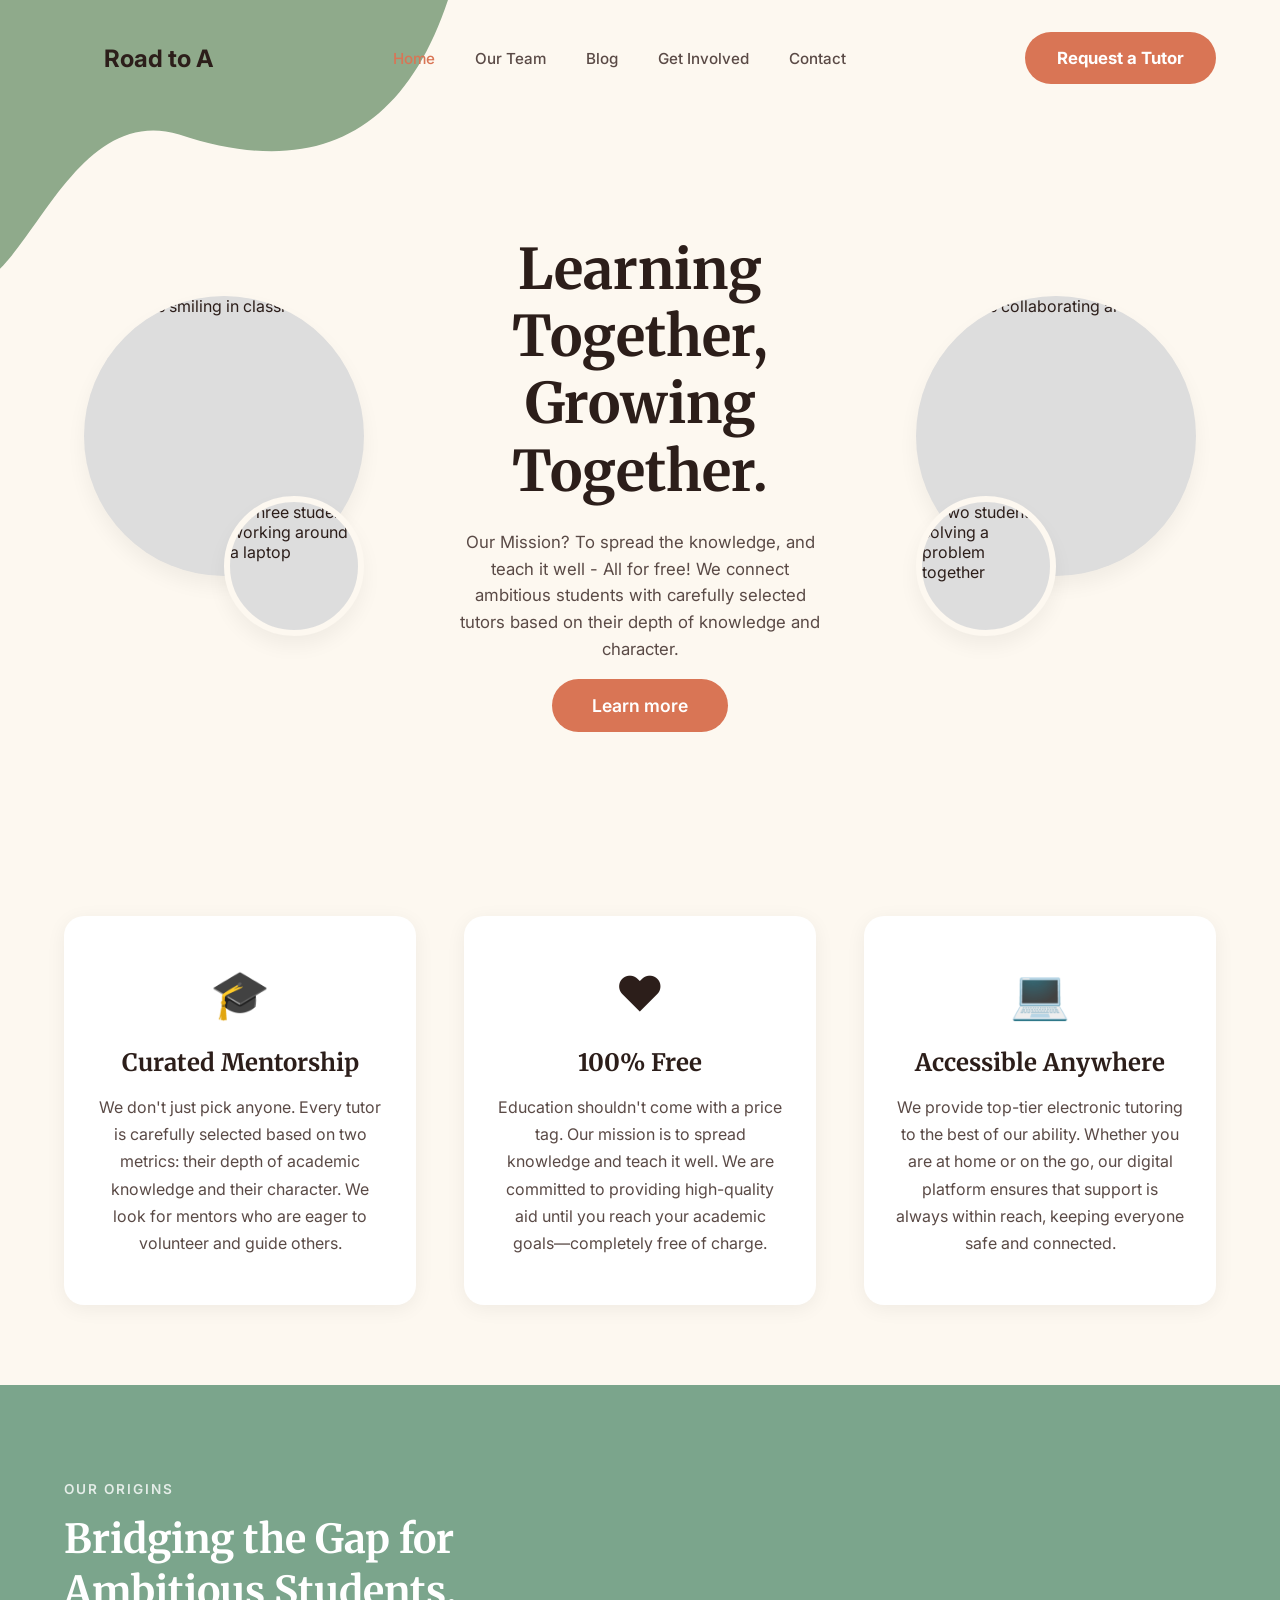
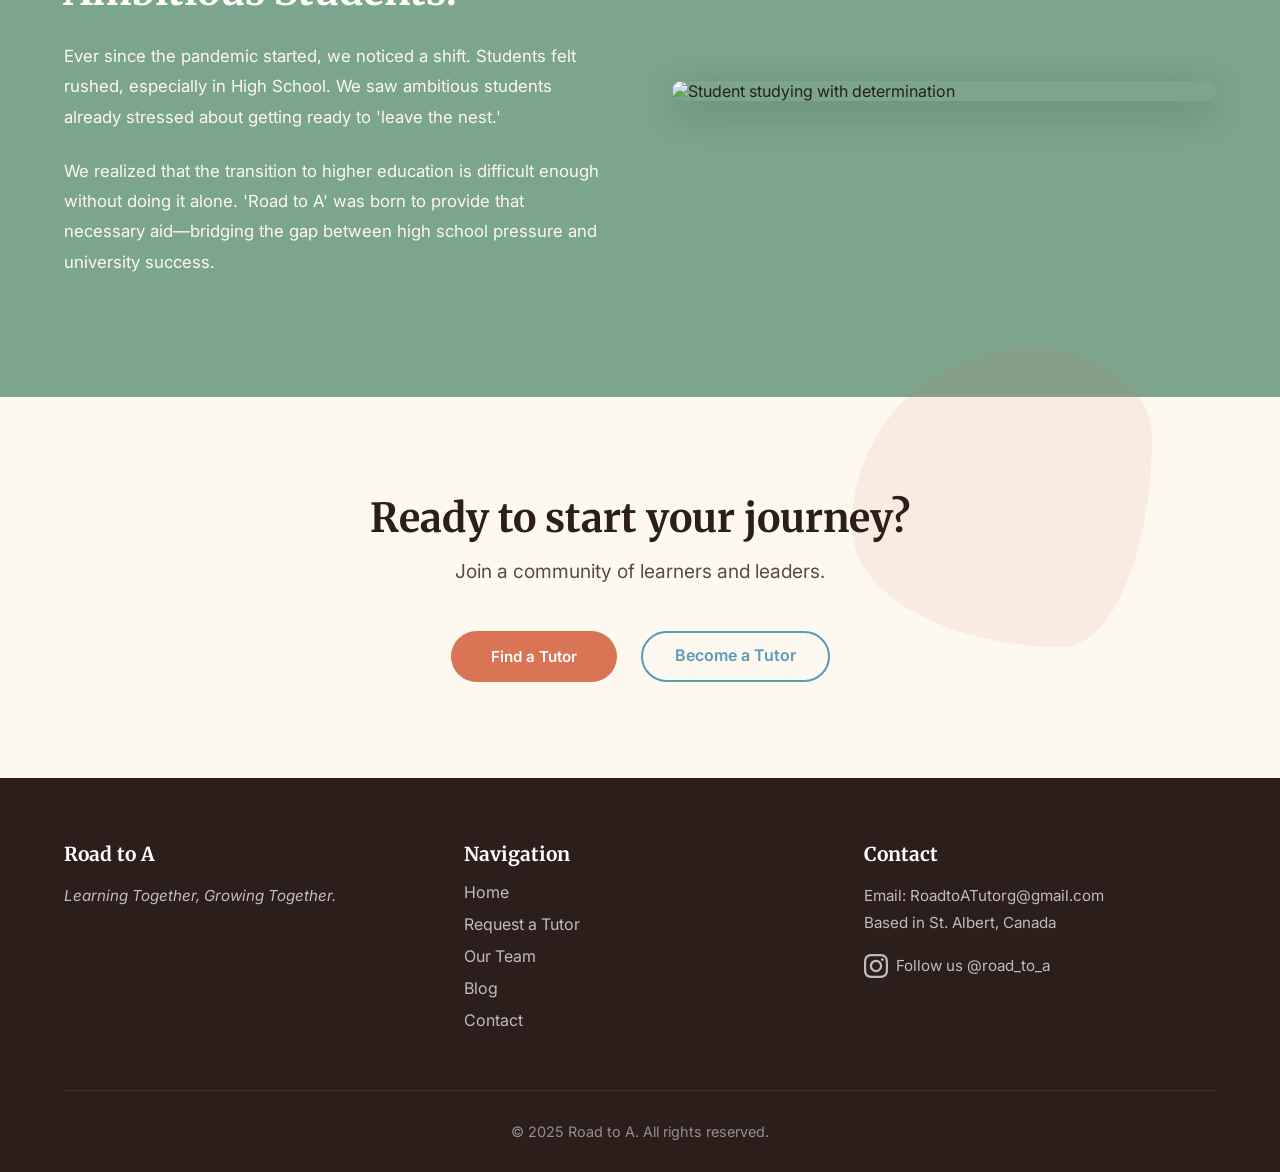
==== commit 1b5ff8b6: "replace hero set with one coherent photoshoot series All four circles now come from the same Unsplas" ====
--- a/index.html
+++ b/index.html
@@ -1148,10 +1148,10 @@
             
             <div class="image-group left-group">
                 <div class="circle-mask large">
-                    <img src="https://images.unsplash.com/photo-1758525860449-fa3602fceb31?ixlib=rb-4.0.3&auto=format&fit=crop&w=600&q=80" alt="Peer mentor guiding a student through schoolwork">
+                    <img src="https://images.unsplash.com/photo-1758270704524-596810e891b5?ixlib=rb-4.0.3&auto=format&fit=crop&w=600&q=80" alt="Students smiling in classroom">
                 </div>
                 <div class="circle-mask small">
-                    <img src="https://images.unsplash.com/photo-1692269725980-495f94b9d7a4?ixlib=rb-4.0.3&auto=format&fit=crop&w=300&q=80" alt="Two students reading a book together">
+                    <img src="https://images.unsplash.com/photo-1758270705317-3ef6142d306f?ixlib=rb-4.0.3&auto=format&fit=crop&w=300&q=80" alt="Three students working around a laptop">
                 </div>
             </div>
 
@@ -1169,10 +1169,10 @@
 
             <div class="image-group right-group">
                 <div class="circle-mask large">
-                    <img src="https://images.unsplash.com/photo-1780742961135-7f6b965530fa?ixlib=rb-4.0.3&auto=format&fit=crop&w=600&q=80" alt="High school students studying together">
+                    <img src="https://images.unsplash.com/photo-1758270705518-b61b40527e76?ixlib=rb-4.0.3&auto=format&fit=crop&w=600&q=80" alt="Students collaborating around a laptop">
                 </div>
                 <div class="circle-mask small">
-                    <img src="https://images.unsplash.com/photo-1660128359946-5d09e282a8a7?ixlib=rb-4.0.3&auto=format&fit=crop&w=300&q=80" alt="Two students studying together outdoors">
+                    <img src="https://images.unsplash.com/photo-1739566744051-415c789deb82?ixlib=rb-4.0.3&auto=format&fit=crop&w=300&q=80" alt="Two students solving a problem together">
                 </div>
             </div>
 
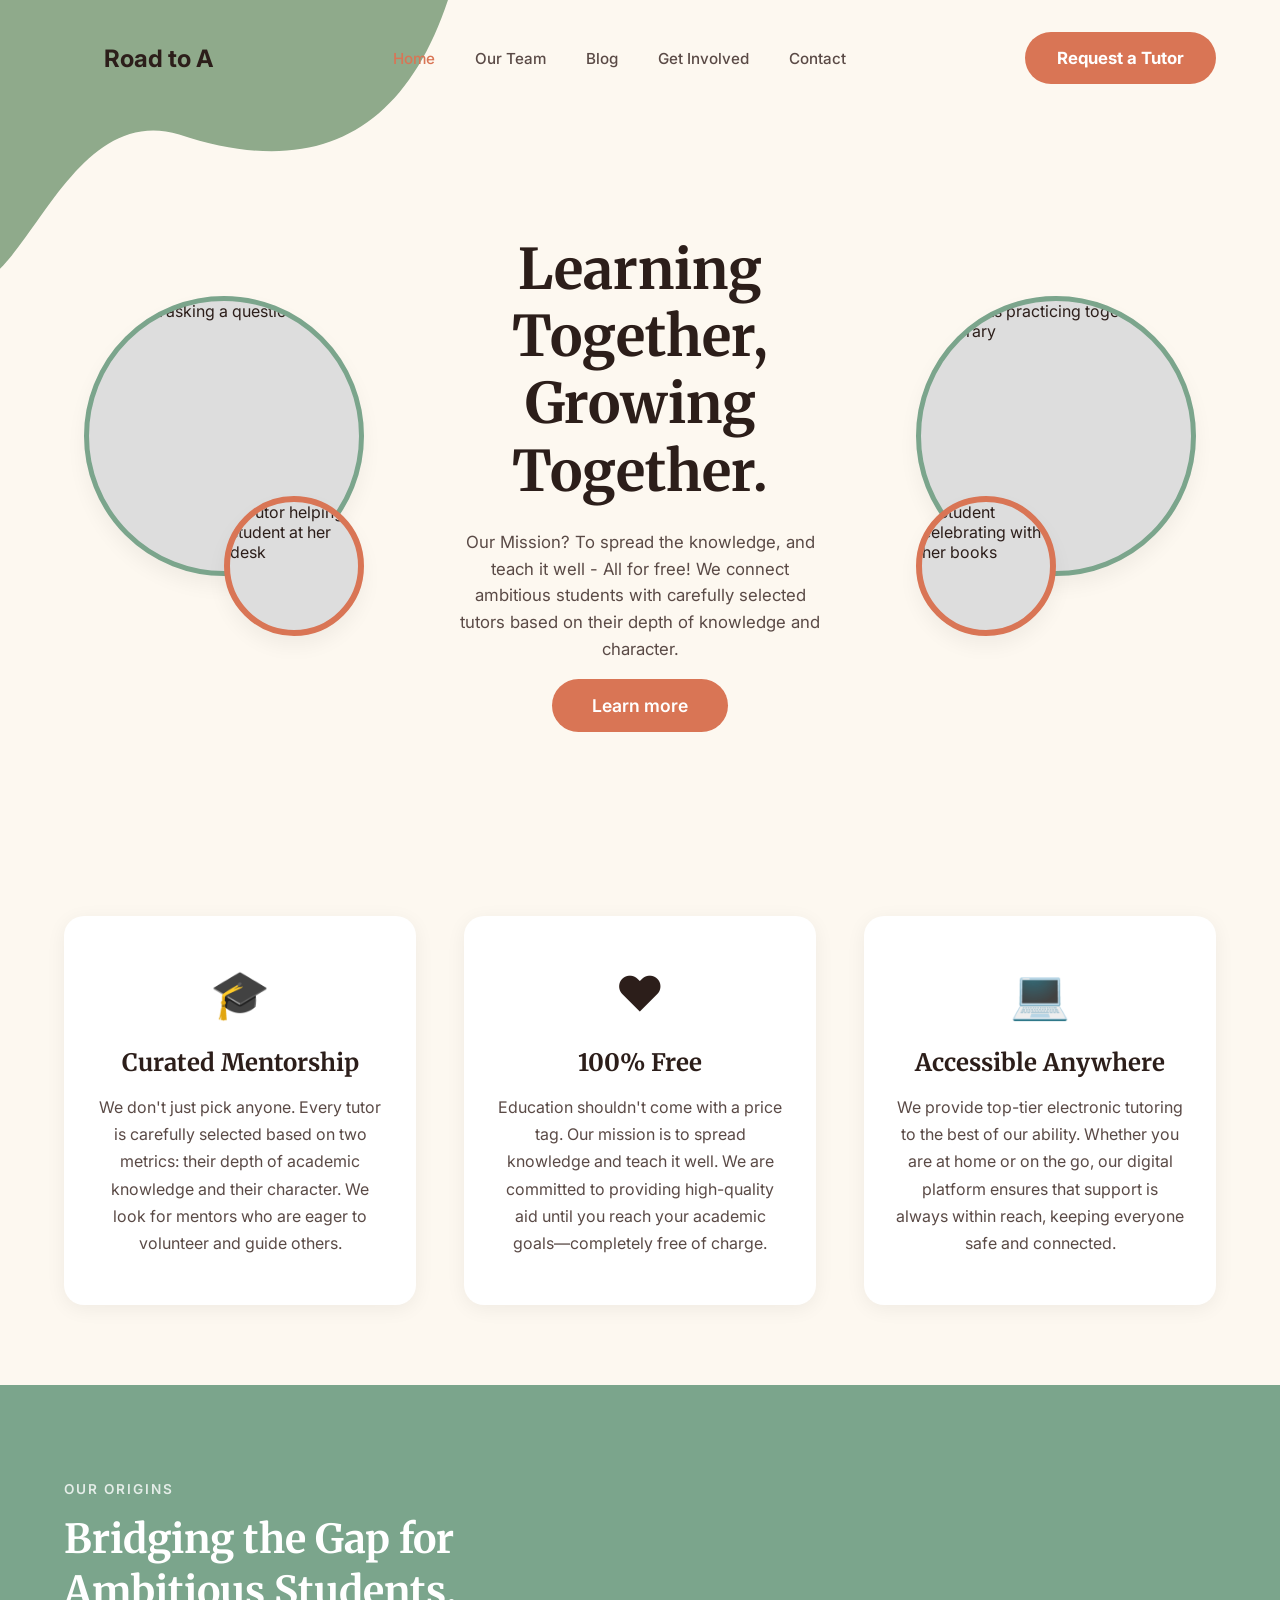
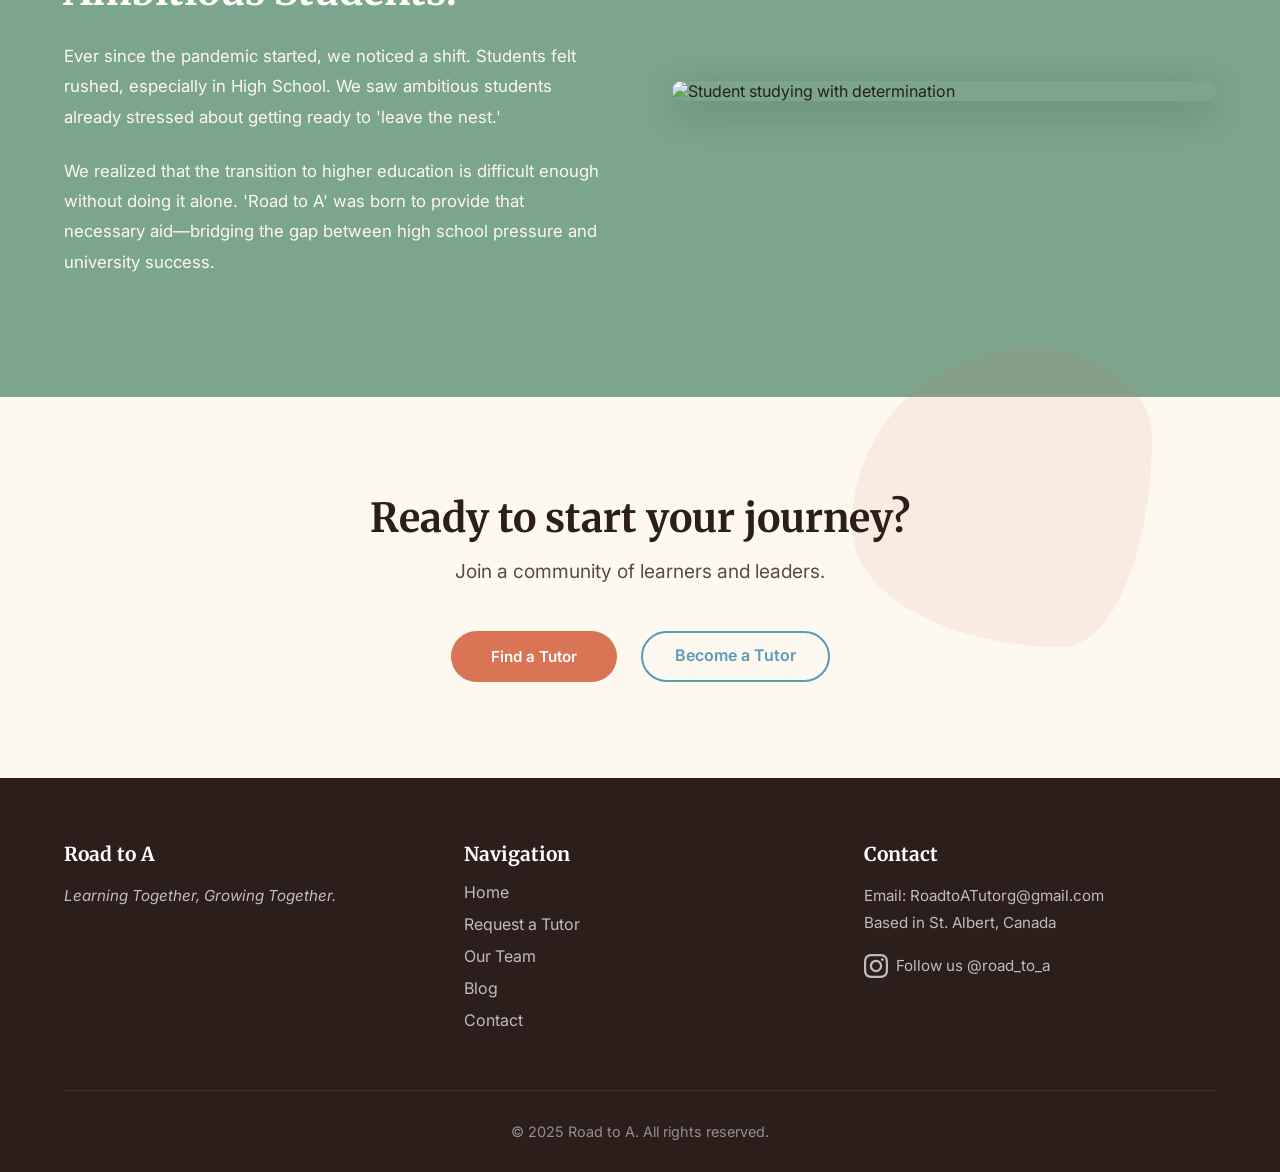
==== commit 49932193: "hero photos tell the tutoring journey, brand-ring borders Agreed brief with user: authentic+warm sch" ====
--- a/index.html
+++ b/index.html
@@ -223,15 +223,16 @@
             top: 20px;
             left: 20px;
             z-index: 1;
-        }
-        
+            border: 5px solid var(--sage-green);
+        }
+
         .left-group .small {
             width: 140px;
             height: 140px;
             bottom: 40px;
             right: 40px;
             z-index: 2;
-            border: 6px solid var(--bg-cream);
+            border: 6px solid var(--terracotta);
         }
 
         /* Right Group Positioning */
@@ -241,6 +242,7 @@
             top: 20px;
             right: 20px;
             z-index: 1;
+            border: 5px solid var(--sage-green);
         }
 
         .right-group .small {
@@ -249,7 +251,7 @@
             bottom: 40px;
             left: 40px;
             z-index: 2;
-            border: 6px solid var(--bg-cream);
+            border: 6px solid var(--terracotta);
         }
 
         /* --- Background Shapes --- */
@@ -1148,10 +1150,10 @@
             
             <div class="image-group left-group">
                 <div class="circle-mask large">
-                    <img src="https://images.unsplash.com/photo-1758270704524-596810e891b5?ixlib=rb-4.0.3&auto=format&fit=crop&w=600&q=80" alt="Students smiling in classroom">
+                    <img src="https://images.unsplash.com/photo-1758270704021-361c165d68fd?ixlib=rb-4.0.3&auto=format&fit=crop&w=600&q=80" alt="Student asking a question in class">
                 </div>
                 <div class="circle-mask small">
-                    <img src="https://images.unsplash.com/photo-1758270705317-3ef6142d306f?ixlib=rb-4.0.3&auto=format&fit=crop&w=300&q=80" alt="Three students working around a laptop">
+                    <img src="https://images.unsplash.com/photo-1758525862357-27fb39545240?ixlib=rb-4.0.3&auto=format&fit=crop&w=300&q=80" alt="Tutor helping a student at her desk">
                 </div>
             </div>
 
@@ -1169,10 +1171,10 @@
 
             <div class="image-group right-group">
                 <div class="circle-mask large">
-                    <img src="https://images.unsplash.com/photo-1758270705518-b61b40527e76?ixlib=rb-4.0.3&auto=format&fit=crop&w=600&q=80" alt="Students collaborating around a laptop">
+                    <img src="https://images.unsplash.com/photo-1764173039318-75d362d60af8?ixlib=rb-4.0.3&auto=format&fit=crop&w=600&q=80" alt="Students practicing together in the library">
                 </div>
                 <div class="circle-mask small">
-                    <img src="https://images.unsplash.com/photo-1739566744051-415c789deb82?ixlib=rb-4.0.3&auto=format&fit=crop&w=300&q=80" alt="Two students solving a problem together">
+                    <img src="https://images.unsplash.com/photo-1672819030217-a1ad8307e629?ixlib=rb-4.0.3&auto=format&fit=crop&w=300&q=80" alt="Student celebrating with her books">
                 </div>
             </div>
 
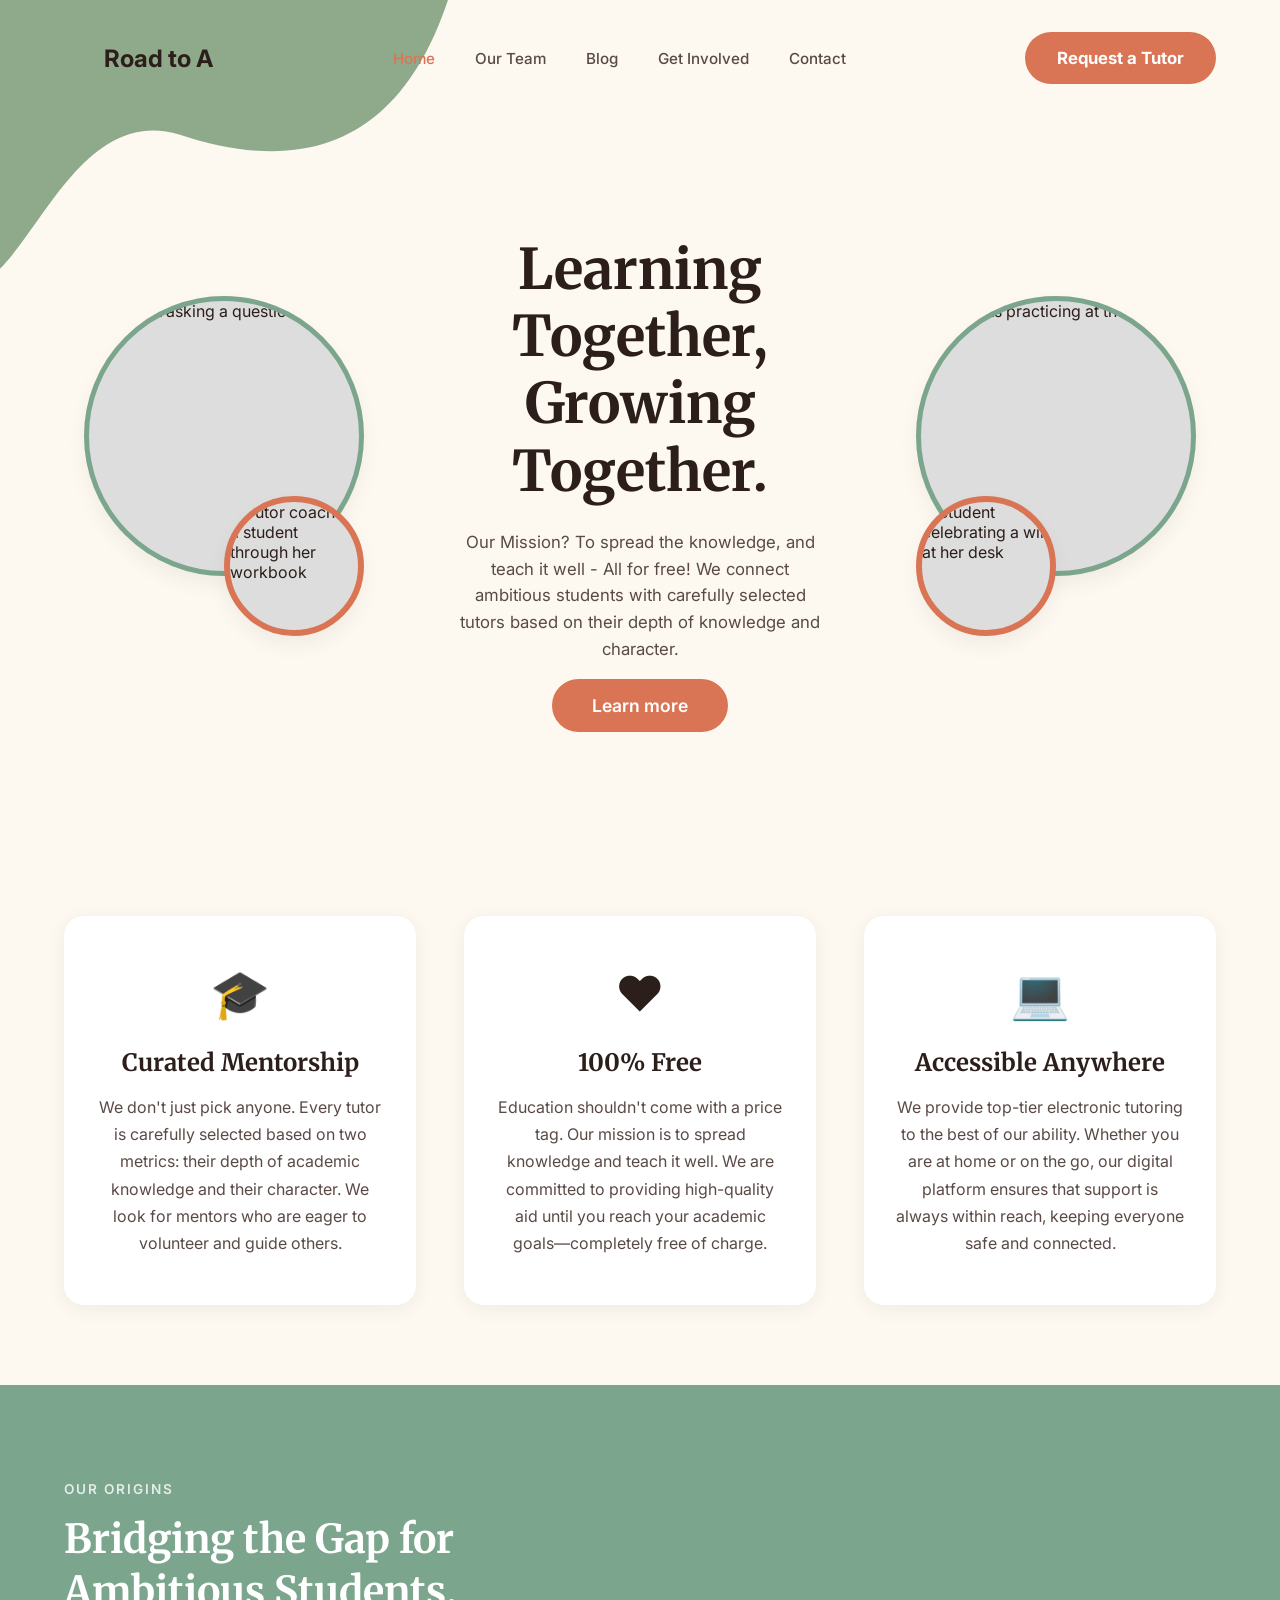
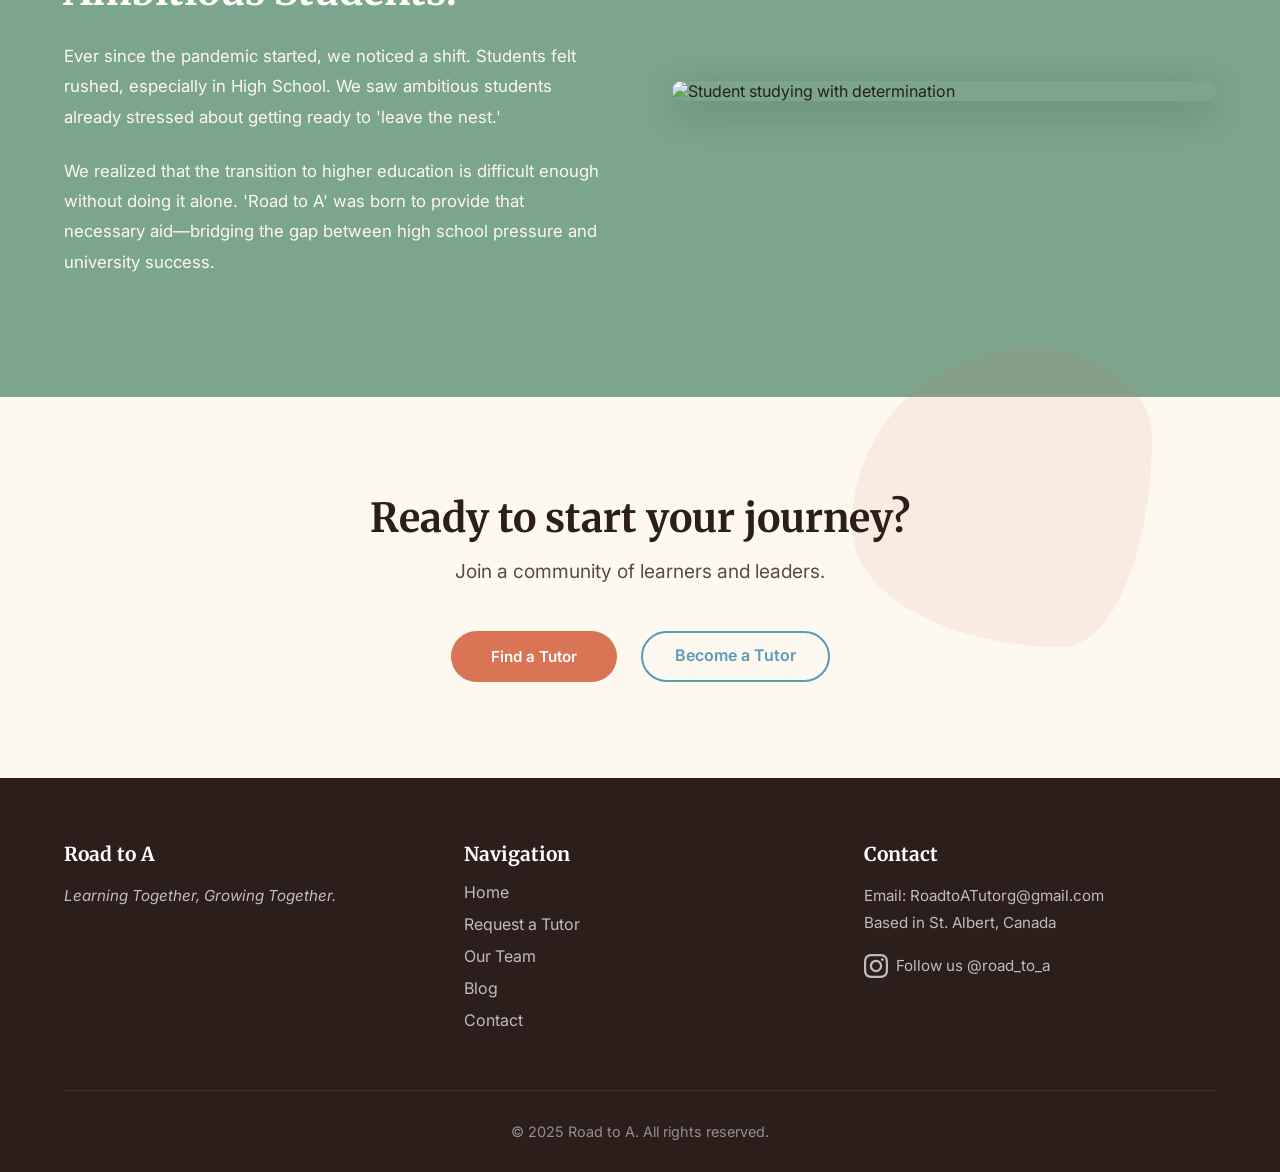
==== commit 42c1d7e4: "re-pick all four hero circles from exact browser-render crops v1 failed because candidates were judg" ====
--- a/index.html
+++ b/index.html
@@ -1150,10 +1150,10 @@
             
             <div class="image-group left-group">
                 <div class="circle-mask large">
-                    <img src="https://images.unsplash.com/photo-1758270704021-361c165d68fd?ixlib=rb-4.0.3&auto=format&fit=crop&w=600&q=80" alt="Student asking a question in class">
+                    <img src="https://images.unsplash.com/photo-1758270705696-ec9caffc73dd?ixlib=rb-4.0.3&auto=format&fit=crop&w=600&q=80" alt="Student asking a question in class">
                 </div>
                 <div class="circle-mask small">
-                    <img src="https://images.unsplash.com/photo-1758525862357-27fb39545240?ixlib=rb-4.0.3&auto=format&fit=crop&w=300&q=80" alt="Tutor helping a student at her desk">
+                    <img src="https://images.unsplash.com/photo-1589206946274-929e4da3996b?ixlib=rb-4.0.3&auto=format&fit=crop&w=300&q=80" alt="Tutor coaching a student through her workbook">
                 </div>
             </div>
 
@@ -1171,10 +1171,10 @@
 
             <div class="image-group right-group">
                 <div class="circle-mask large">
-                    <img src="https://images.unsplash.com/photo-1764173039318-75d362d60af8?ixlib=rb-4.0.3&auto=format&fit=crop&w=600&q=80" alt="Students practicing together in the library">
+                    <img src="https://images.unsplash.com/photo-1749828198068-b224469a39c4?ixlib=rb-4.0.3&auto=format&fit=crop&w=600&q=80" alt="Students practicing at their desk">
                 </div>
                 <div class="circle-mask small">
-                    <img src="https://images.unsplash.com/photo-1672819030217-a1ad8307e629?ixlib=rb-4.0.3&auto=format&fit=crop&w=300&q=80" alt="Student celebrating with her books">
+                    <img src="https://images.unsplash.com/photo-1758874384556-ad48ed1c946c?ixlib=rb-4.0.3&auto=format&fit=crop&w=300&q=80" alt="Student celebrating a win at her desk">
                 </div>
             </div>
 
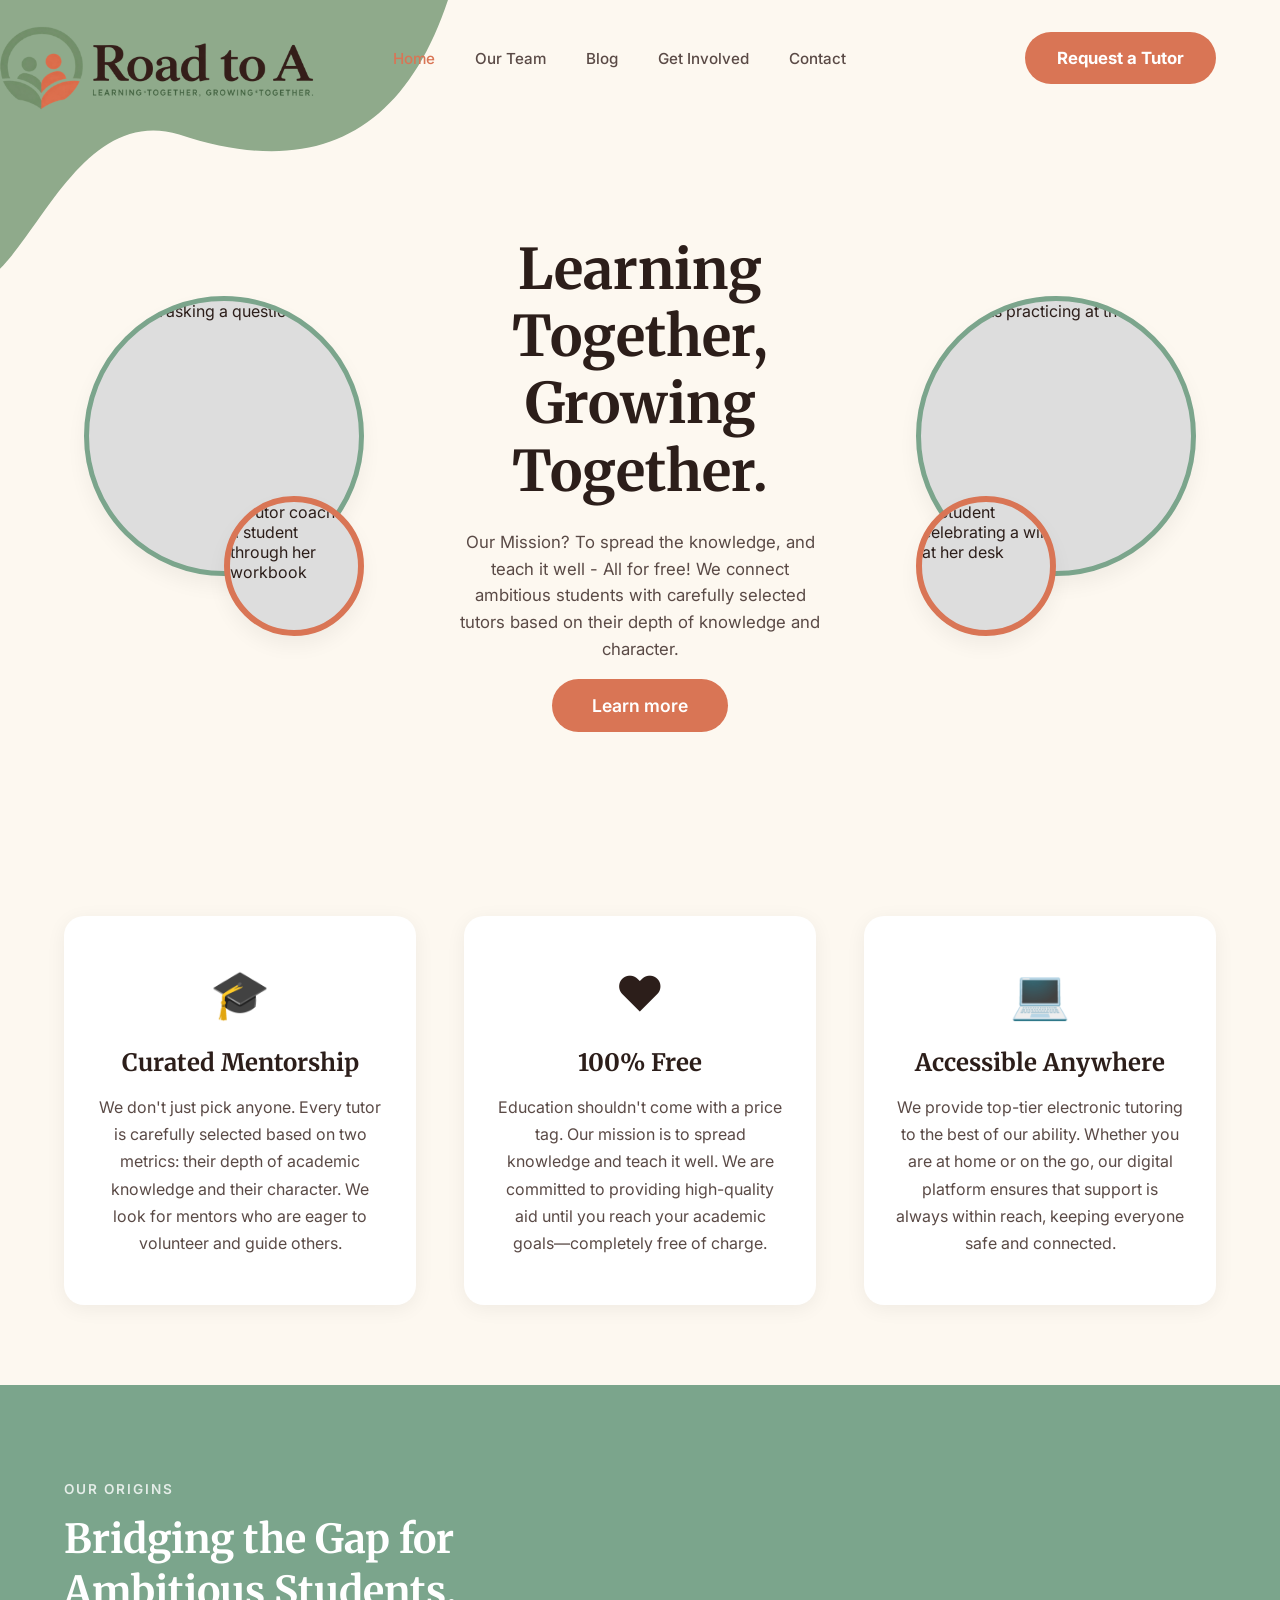
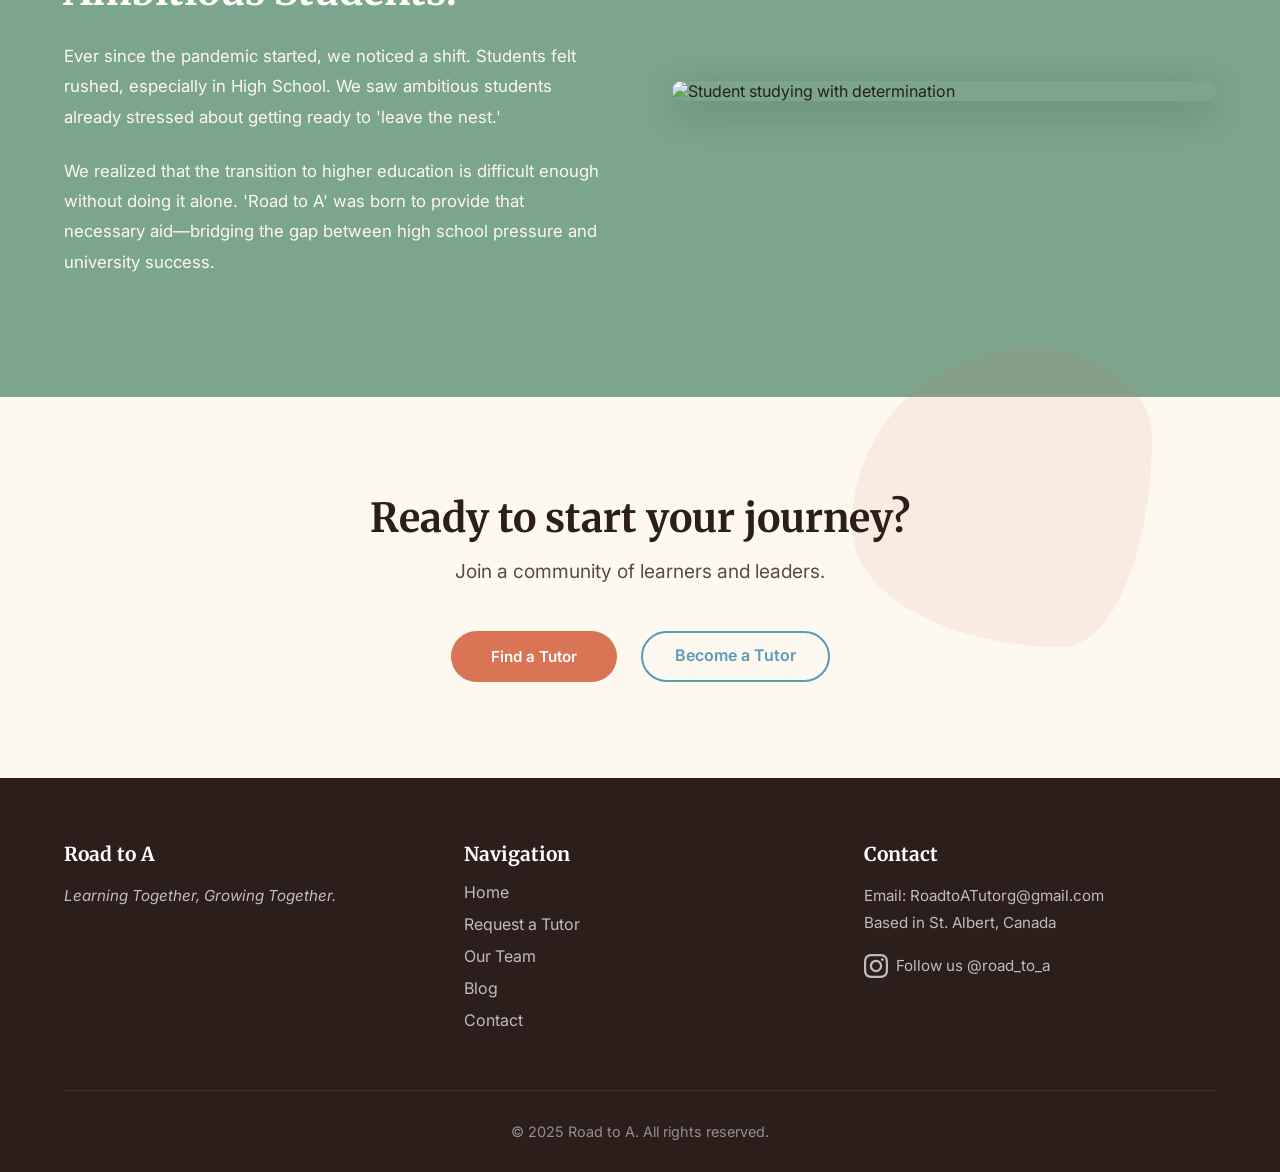
==== commit 72020c63: "Add consistent Road to A branding Replace the text wordmark with the supplied logo and add the match" ====
--- a/index.html
+++ b/index.html
@@ -4,6 +4,8 @@
     <meta charset="UTF-8">
     <meta name="viewport" content="width=device-width, initial-scale=1.0">
     <title>Road to A - Learning Together</title>
+    <link rel="icon" type="image/png" href="roadtoa-favicon.png">
+    <link rel="stylesheet" href="brand.css">
     <link rel="preconnect" href="https://fonts.googleapis.com">
     <link rel="preconnect" href="https://fonts.gstatic.com" crossorigin>
     <link href="https://fonts.googleapis.com/css2?family=Inter:wght@400;500;600&family=Merriweather:ital,wght@0,300;0,400;0,700;1,400&display=swap" rel="stylesheet">
@@ -1121,7 +1123,7 @@
     </svg>
     
     <nav>
-        <a href="index.html" class="logo">Road to A</a>
+        <a href="index.html" class="logo" aria-label="Road to A home"><img src="roadtoa-logo.png" alt="Road to A — Learning Together, Growing Together"></a>
 
         <button class="mobile-menu-toggle" aria-label="Toggle menu">
             <span></span>
--- a/brand.css
+++ b/brand.css
@@ -0,0 +1,31 @@
+.logo {
+    position: relative;
+    display: block;
+    flex: 0 0 110px;
+    width: 110px;
+    height: 29px;
+}
+
+.logo img {
+    position: absolute;
+    top: calc(50% + 10px);
+    left: -124px;
+    display: block;
+    width: 220px;
+    height: auto;
+    transform: translateY(-50%) scale(1.6);
+    transform-origin: left center;
+}
+
+@media (max-width: 768px) {
+    .logo {
+        flex-basis: 96px;
+        width: 96px;
+        height: 25px;
+    }
+
+    .logo img {
+        left: -42px;
+        width: 180px;
+    }
+}
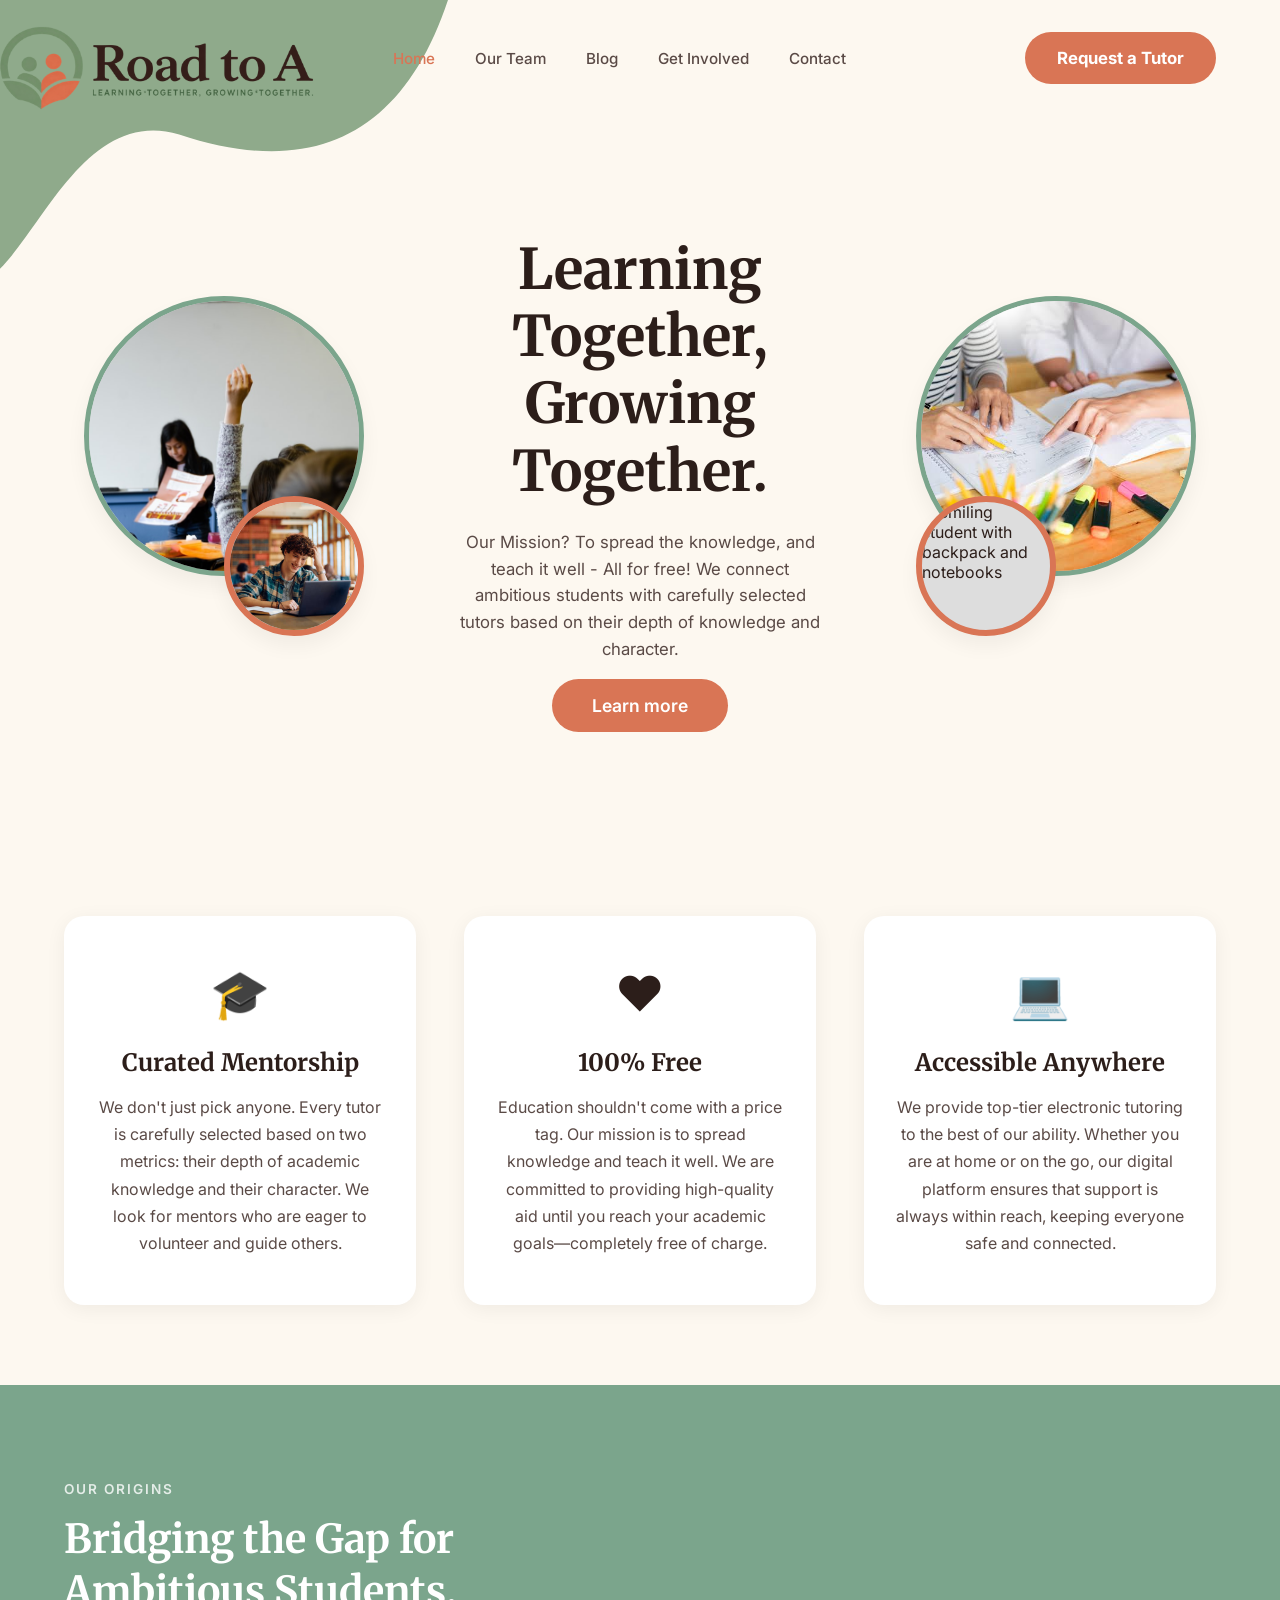
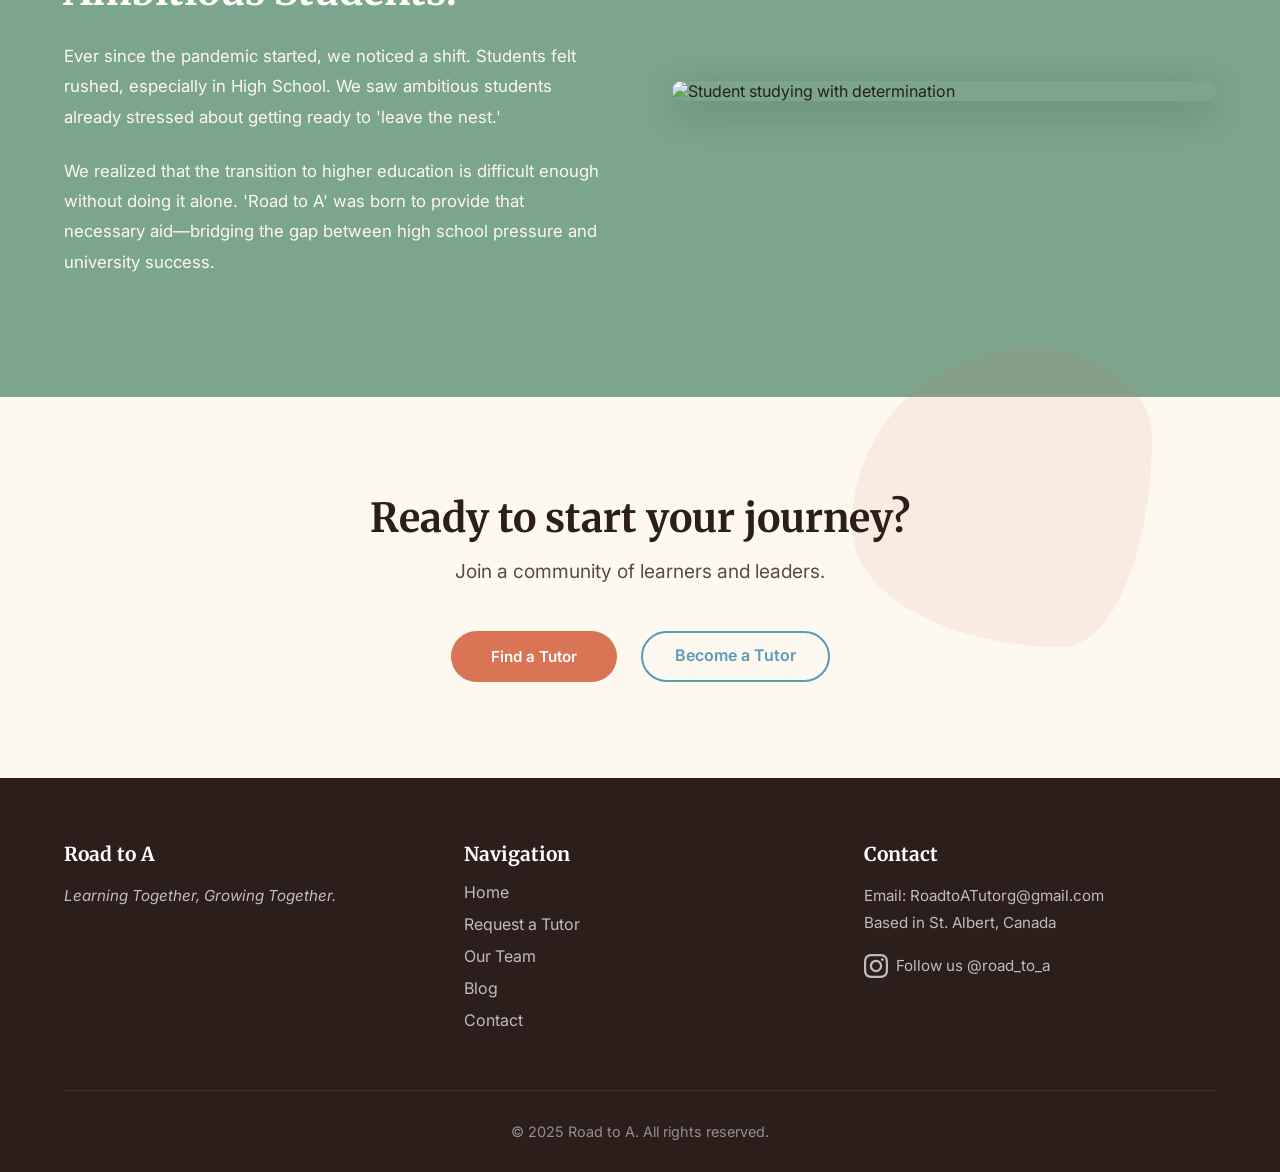
==== commit 0fc1c0dd: "Capture the live RoadToA snapshot Version the approved hero arrangement and the deployed blog view-c" ====
--- a/index.html
+++ b/index.html
@@ -1152,10 +1152,10 @@
             
             <div class="image-group left-group">
                 <div class="circle-mask large">
-                    <img src="https://images.unsplash.com/photo-1758270705696-ec9caffc73dd?ixlib=rb-4.0.3&auto=format&fit=crop&w=600&q=80" alt="Student asking a question in class">
+                    <img src="hero-slot-1-vps.jpg" alt="Students raising their hands in class">
                 </div>
                 <div class="circle-mask small">
-                    <img src="https://images.unsplash.com/photo-1589206946274-929e4da3996b?ixlib=rb-4.0.3&auto=format&fit=crop&w=300&q=80" alt="Tutor coaching a student through her workbook">
+                    <img src="hero-slot-2-attached.jpg" alt="Smiling student">
                 </div>
             </div>
 
@@ -1173,10 +1173,10 @@
 
             <div class="image-group right-group">
                 <div class="circle-mask large">
-                    <img src="https://images.unsplash.com/photo-1749828198068-b224469a39c4?ixlib=rb-4.0.3&auto=format&fit=crop&w=600&q=80" alt="Students practicing at their desk">
+                    <img src="hero-slot-2.jpg" alt="Students studying together">
                 </div>
                 <div class="circle-mask small">
-                    <img src="https://images.unsplash.com/photo-1758874384556-ad48ed1c946c?ixlib=rb-4.0.3&auto=format&fit=crop&w=300&q=80" alt="Student celebrating a win at her desk">
+                    <img src="https://images.unsplash.com/photo-1765650113732-be18bf97956b?ixlib=rb-4.0.3&auto=format&fit=crop&w=300&q=80" alt="Smiling student with backpack and notebooks">
                 </div>
             </div>
 
